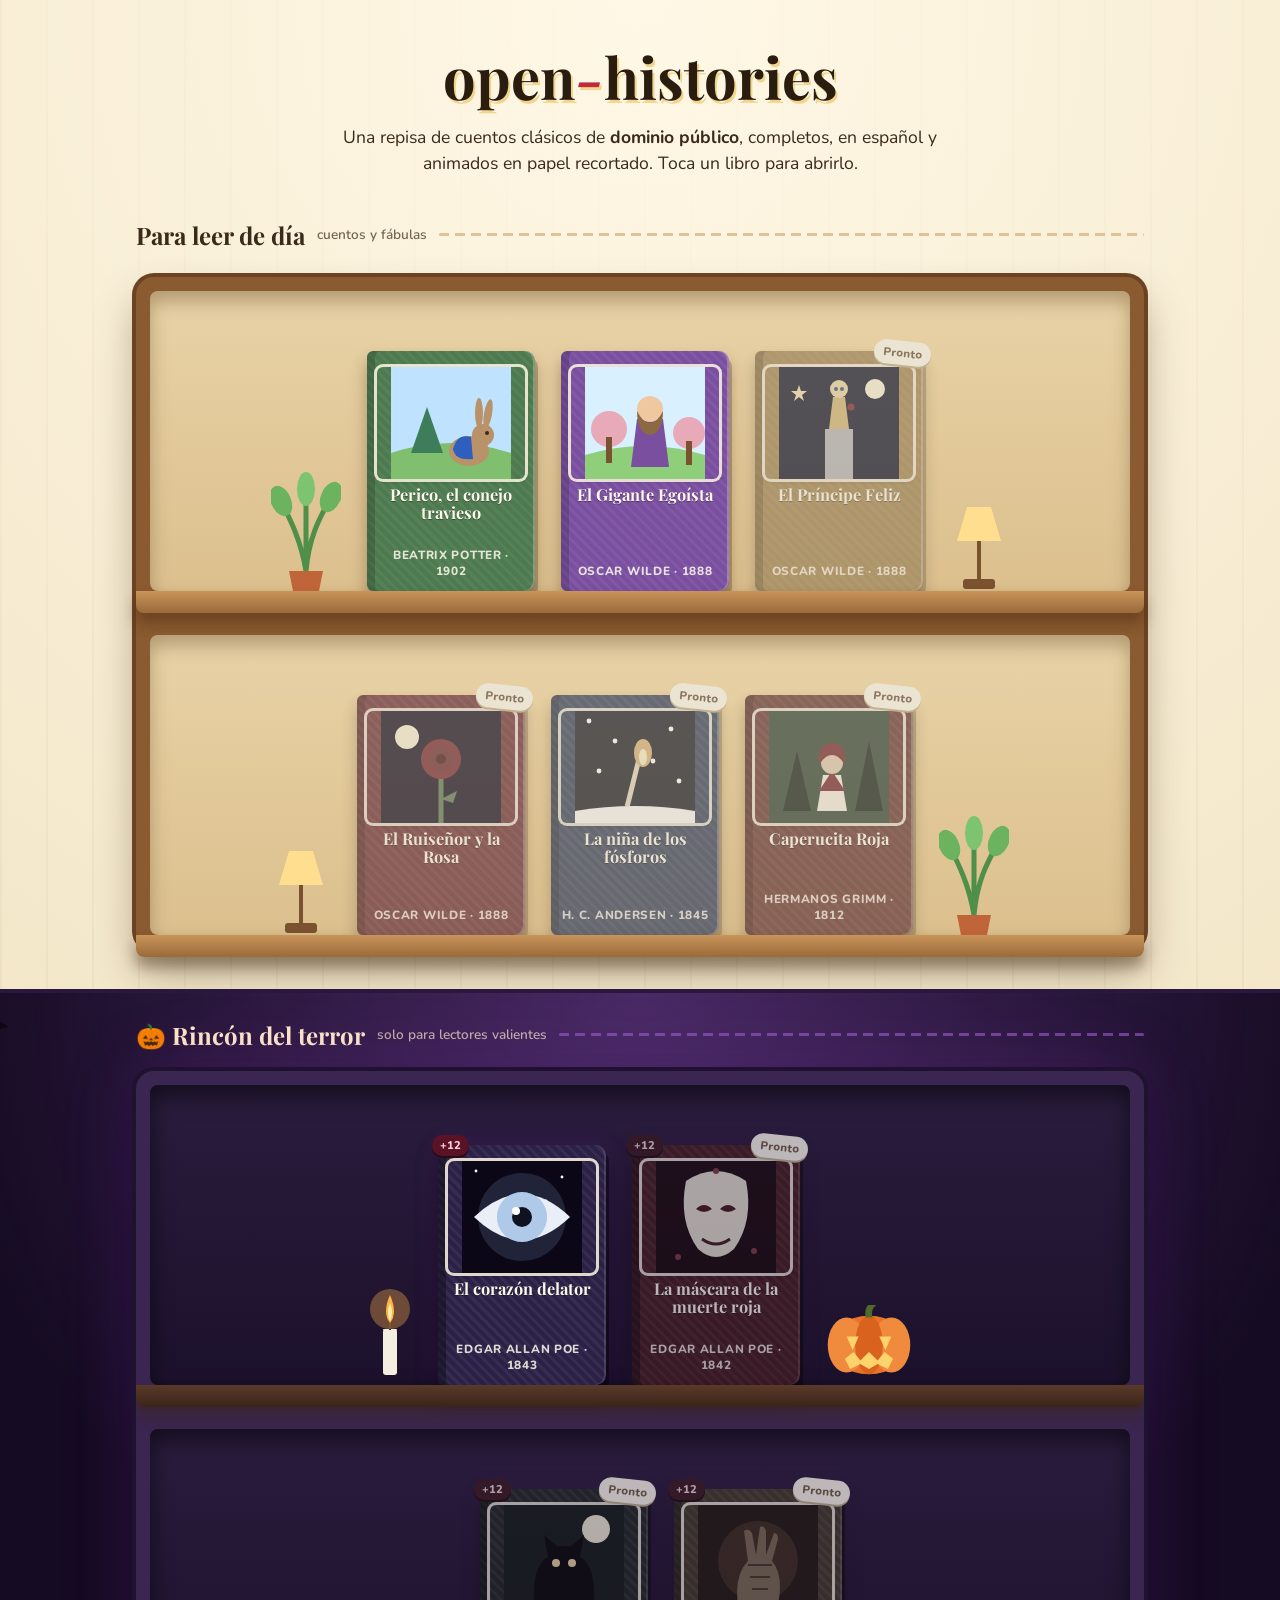
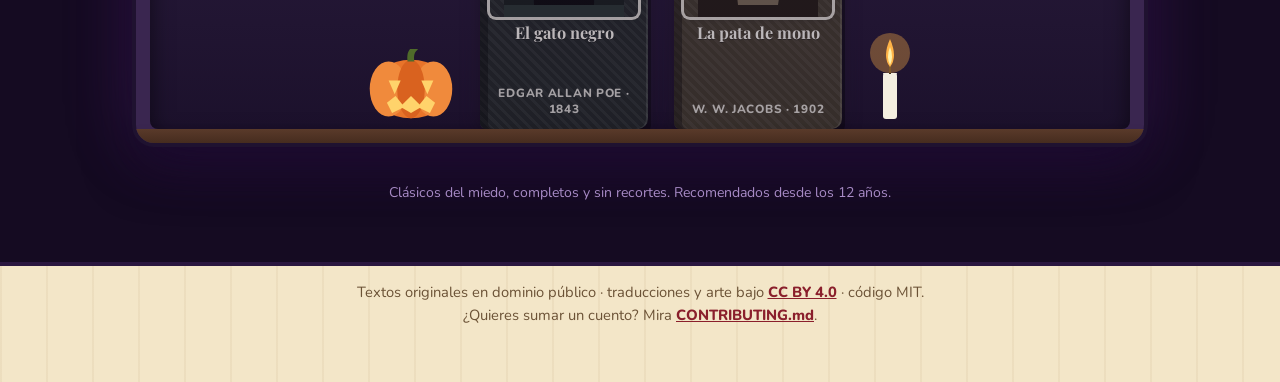
==== index.html @ 2d492beb "Rincón del terror: El corazón delator (Poe) + fábrica de animaciones v2 - Kit: sombras de papel en d" ====
<!doctype html>
<html lang="es">
<head>
<meta charset="utf-8">
<meta name="viewport" content="width=device-width,initial-scale=1">
<title>open-histories · La repisa</title>
<meta name="description" content="Cuentos clásicos de dominio público, completos y animados en papercraft. Con rincón de terror para Halloween.">
<link rel="preconnect" href="https://fonts.googleapis.com">
<link href="https://fonts.googleapis.com/css2?family=Playfair+Display:ital,wght@0,600;0,800;1,500;1,700&family=Nunito:wght@400;600;800&display=swap" rel="stylesheet">
<link rel="stylesheet" href="assets/shelf.css">
</head>
<body>
<header>
  <h1>open<i>-</i>histories</h1>
  <p>Una repisa de cuentos clásicos de <b>dominio público</b>, completos, en español y animados en papel recortado. Toca un libro para abrirlo.</p>
</header>

<h2 class="sec">Para leer de día <small>cuentos y fábulas</small></h2>
<main class="room"><div class="case" id="day"></div></main>

<section class="terror-wrap" aria-label="Rincón del terror">
  <svg class="fly" width="70" height="40" viewBox="-40 -20 80 40" aria-hidden="true"><g fill="#0b0716"><ellipse rx="6" ry="8"/><g class="w"><path d="M-5,-2 Q-22,-20 -38,-4 Q-30,-6 -26,2 Q-20,-4 -16,6 Q-10,0 -5,6Z"/><path d="M5,-2 Q22,-20 38,-4 Q30,-6 26,2 Q20,-4 16,6 Q10,0 5,6Z"/></g></g><circle cx="-2" cy="-2" r="1.1" fill="#ffd36b"/><circle cx="2" cy="-2" r="1.1" fill="#ffd36b"/></svg>
  <h2 class="sec">🎃 Rincón del terror <small>solo para lectores valientes</small></h2>
  <main class="room"><div class="case terror" id="night"></div></main>
  <p class="foot-note">Clásicos del miedo, completos y sin recortes. Recomendados desde los 12 años.</p>
</section>

<p class="foot">
  Textos originales en dominio público · traducciones y arte bajo <a href="https://creativecommons.org/licenses/by/4.0/deed.es">CC BY 4.0</a> · código MIT.<br>
  ¿Quieres sumar un cuento? Mira <a href="https://github.com/jdsalasca/open-histories/blob/main/CONTRIBUTING.md">CONTRIBUTING.md</a>.
</p>

<script>
/* catálogo de la repisa. soon:true = todavía no está en la repisa */
const DAY = [
  { id:'perico-conejo',    t:'Perico, el conejo travieso', a:'Beatrix Potter', y:1902, c:'#4d7a4f', tip:'Una huerta prohibida y un abrigo azul.', e:'rabbit' },
  { id:'gigante-egoista',  t:'El Gigante Egoísta',         a:'Oscar Wilde',    y:1888, c:'#7a4fa0', tip:'Un muro, un invierno eterno y un niño.', e:'giant' },
  { id:'principe-feliz',   t:'El Príncipe Feliz',          a:'Oscar Wilde',    y:1888, c:'#c28a2b', soon:1, e:'prince' },
  { id:'ruisenor-rosa',    t:'El Ruiseñor y la Rosa',      a:'Oscar Wilde',    y:1888, c:'#a82f46', soon:1, e:'rose' },
  { id:'fosforos',         t:'La niña de los fósforos',    a:'H. C. Andersen', y:1845, c:'#35508f', soon:1, e:'match' },
  { id:'caperucita-roja',  t:'Caperucita Roja',            a:'Hermanos Grimm', y:1812, c:'#9b3a3a', soon:1, e:'hood' }
];
const NIGHT = [
  { id:'corazon-delator',  t:'El corazón delator',         a:'Edgar Allan Poe', y:1843, c:'#2b2147', tip:'¿Oyes ese latido? Nadie más lo oye.', e:'eye', dark:1, age:1 },
  { id:'mascara-muerte',   t:'La máscara de la muerte roja', a:'Edgar Allan Poe', y:1842, c:'#6b1224', soon:1, e:'mask', dark:1, age:1 },
  { id:'gato-negro',       t:'El gato negro',              a:'Edgar Allan Poe', y:1843, c:'#1d2a2a', soon:1, e:'cat', dark:1, age:1 },
  { id:'pata-de-mono',     t:'La pata de mono',            a:'W. W. Jacobs',    y:1902, c:'#4a3a1d', soon:1, e:'paw', dark:1, age:1 }
];
const E = {
  rabbit:`<svg viewBox="0 0 120 112"><rect width="120" height="112" fill="#bfe3ff"/><path d="M0,86 Q60,66 120,86 V112 H0Z" fill="#7fbf6e"/><polygon points="20,86 36,40 52,86" fill="#3d7d5a"/><ellipse cx="78" cy="84" rx="20" ry="15" fill="#b9926a"/><circle cx="92" cy="68" r="11" fill="#b9926a"/><ellipse cx="88" cy="46" rx="4" ry="15" fill="#b9926a"/><ellipse cx="97" cy="47" rx="4" ry="15" fill="#b9926a" transform="rotate(10 97 47)"/><path d="M62,82 Q66,66 80,70 L82,92 Q64,94 62,82Z" fill="#2e5fbf"/><circle cx="96" cy="66" r="2" fill="#3a2a1a"/></svg>`,
  giant:`<svg viewBox="0 0 120 112"><rect width="120" height="112" fill="#d8f0ff"/><path d="M0,88 Q60,70 120,88 V112 H0Z" fill="#8fcf7a"/><g fill="#e8a9b8"><circle cx="24" cy="62" r="18"/><circle cx="104" cy="66" r="16"/></g><rect x="21" y="70" width="6" height="26" fill="#7a5230"/><rect x="101" y="74" width="6" height="24" fill="#7a5230"/><path d="M46,100 L52,52 H78 L84,100Z" fill="#7a4fa0"/><circle cx="65" cy="42" r="13" fill="#f0c8a0"/><path d="M52,44 Q52,66 65,68 Q78,66 78,44 Q72,56 65,56 Q58,56 52,44Z" fill="#8b6a43"/></svg>`,
  prince:`<svg viewBox="0 0 120 112"><rect width="120" height="112" fill="#1d2a5c"/><circle cx="96" cy="22" r="10" fill="#fbf0c9"/><polygon points="20,18 22,24 28,24 23,28 25,34 20,30 15,34 17,28 12,24 18,24" fill="#ffe08a"/><rect x="46" y="62" width="28" height="50" fill="#b4b9cc"/><path d="M50,62 L54,30 H66 L70,62Z" fill="#e9b942"/><circle cx="60" cy="22" r="9" fill="#f7d878"/><circle cx="57" cy="22" r="2" fill="#2e5fbf"/><circle cx="63" cy="22" r="2" fill="#2e5fbf"/><circle cx="72" cy="40" r="3.5" fill="#c0283f"/></svg>`,
  rose:`<svg viewBox="0 0 120 112"><rect width="120" height="112" fill="#2a2150"/><circle cx="26" cy="26" r="12" fill="#fbf0c9"/><path d="M60,112 V58" stroke="#4f8f4a" stroke-width="5"/><circle cx="60" cy="48" r="20" fill="#c0283f"/><circle cx="60" cy="48" r="12" fill="#a82f46"/><circle cx="60" cy="48" r="5" fill="#7d1f33"/><path d="M60,88 l16,-8 l-4,12z" fill="#4f8f4a"/></svg>`,
  match:`<svg viewBox="0 0 120 112"><rect width="120" height="112" fill="#27304f"/><g fill="#fff">${[[14,10],[40,30],[96,18],[78,50],[24,60],[104,70]].map(p=>`<circle cx="${p[0]}" cy="${p[1]}" r="2.4"/>`).join('')}</g><rect x="56" y="48" width="5" height="48" fill="#e9d8b4" transform="rotate(14 58 70)"/><ellipse cx="68" cy="42" rx="9" ry="14" fill="#ffb347"/><ellipse cx="68" cy="46" rx="4" ry="8" fill="#fff0a8"/><path d="M0,100 Q60,90 120,100 V112 H0Z" fill="#f4f7fb"/></svg>`,
  hood:`<svg viewBox="0 0 120 112"><rect width="120" height="112" fill="#2f5d44"/><polygon points="14,100 28,40 42,100" fill="#1f3a34"/><polygon points="86,100 100,30 114,100" fill="#1f3a34"/><path d="M48,100 L54,64 H72 L78,100Z" fill="#f4eee0"/><path d="M50,80 L63,60 L76,80Z" fill="#c0283f"/><circle cx="63" cy="52" r="11" fill="#f2c9a0"/><path d="M50,54 Q48,32 63,32 Q78,32 76,54 Q70,44 63,44 Q56,44 50,54Z" fill="#c0283f"/></svg>`,
  eye:`<svg viewBox="0 0 120 112"><rect width="120" height="112" fill="#0b0716"/><g fill="#fff">${[[14,10],[100,16],[84,40],[22,50]].map(p=>`<circle cx="${p[0]}" cy="${p[1]}" r="1.4"/>`).join('')}</g><circle cx="60" cy="56" r="44" fill="#9ecbff" opacity=".15"/><path d="M12,56 Q60,10 108,56 Q60,102 12,56Z" fill="#e9eef7"/><circle cx="60" cy="56" r="25" fill="#8fb4de"/><circle cx="60" cy="56" r="25" fill="#cfe0f3" opacity=".5"/><circle cx="60" cy="56" r="10" fill="#10131f"/><circle cx="54" cy="50" r="4" fill="#fff"/></svg>`,
  mask:`<svg viewBox="0 0 120 112"><rect width="120" height="112" fill="#2a0a14"/><path d="M30,20 Q60,0 90,20 Q98,60 78,88 Q60,104 42,88 Q22,60 30,20Z" fill="#e8dcc8"/><path d="M40,48 Q48,40 56,48 Q48,54 40,48Z M64,48 Q72,40 80,48 Q72,54 64,48Z" fill="#6b1224"/><path d="M46,78 Q60,88 74,78" stroke="#6b1224" stroke-width="3" fill="none"/><g fill="#c0283f"><circle cx="22" cy="96" r="3"/><circle cx="98" cy="90" r="3"/><circle cx="60" cy="10" r="3"/></g></svg>`,
  cat:`<svg viewBox="0 0 120 112"><rect width="120" height="112" fill="#10201f"/><circle cx="92" cy="24" r="14" fill="#f4eac0"/><path d="M30,100 Q28,60 44,52 L40,30 L54,42 Q60,40 66,42 L80,30 L76,52 Q92,60 90,100Z" fill="#0a0a10"/><circle cx="52" cy="58" r="4" fill="#ffd36b"/><circle cx="68" cy="58" r="4" fill="#ffd36b"/><path d="M0,100 H120 V112 H0Z" fill="#1f3a34"/></svg>`,
  paw:`<svg viewBox="0 0 120 112"><rect width="120" height="112" fill="#2a1a0a"/><circle cx="60" cy="56" r="40" fill="#ff7a3c" opacity=".18"/><path d="M40,100 Q36,70 50,56 L46,26 Q50,22 54,28 L58,50 L62,22 Q66,20 68,26 L68,50 L76,28 Q80,28 80,34 L74,56 Q86,70 80,100Z" fill="#8a6a3a"/><path d="M50,60 H74 M52,72 H72 M54,84 H70" stroke="#4a3a1d" stroke-width="2"/></svg>`
};
const book = b => {
  const inner = `<span class="cover" style="background-color:${b.c}"><span class="emb">${E[b.e]}</span><b>${b.t}</b><small>${b.a}${b.y ? ' · ' + b.y : ''}</small></span>${b.tip ? `<span class="bubble">${b.tip}</span>` : ''}`;
  const cls = 'book' + (b.dark ? ' dark' : '') + (b.age ? ' age' : '');
  return b.soon ? `<span class="${cls} soon" aria-label="${b.t} (próximamente)">${inner}</span>`
                : `<a class="${cls}" href="read.html?s=${b.id}" aria-label="Abrir ${b.t}">${inner}</a>`;
};
const plant = `<svg class="deco" width="70" height="120" viewBox="0 0 70 120"><g class="sway"><path d="M35,100 C30,70 20,50 10,30 M35,100 C38,66 48,48 60,26 M35,100 V20" stroke="#4f8f4a" stroke-width="5" fill="none" stroke-linecap="round"/><ellipse cx="10" cy="30" rx="10" ry="16" fill="#6bb35f" transform="rotate(-24 10 30)"/><ellipse cx="60" cy="26" rx="10" ry="16" fill="#6bb35f" transform="rotate(24 60 26)"/><ellipse cx="35" cy="18" rx="9" ry="17" fill="#7cc46f"/></g><path d="M18,100 H52 L48,120 H22Z" fill="#c0653a"/></svg>`;
const lamp = `<svg class="deco" width="60" height="90" viewBox="0 0 60 90"><rect x="28" y="40" width="4" height="40" fill="#7a5230"/><rect x="14" y="78" width="32" height="10" rx="3" fill="#7a5230"/><path d="M8,40 L18,6 H42 L52,40Z" fill="#ffd36b"/><path d="M8,40 L18,6 H42 L52,40Z" fill="#fff" opacity=".25"/></svg>`;
const pumpkin = `<svg class="deco" width="86" height="80" viewBox="-50 -70 100 80"><ellipse cx="0" cy="-30" rx="46" ry="34" fill="#e8742a"/><ellipse cx="-26" cy="-30" rx="22" ry="32" fill="#f08a3c"/><ellipse cx="26" cy="-30" rx="22" ry="32" fill="#f08a3c"/><ellipse cx="0" cy="-30" rx="16" ry="34" fill="#d9621f"/><path d="M-4,-62 q-2,-14 8,-18 l4,4 q-6,4 -4,14Z" fill="#4f6b2a"/><g class="flick"><polygon points="-26,-40 -12,-40 -19,-24" fill="#ffd36b"/><polygon points="12,-40 26,-40 19,-24" fill="#ffd36b"/><path d="M-28,-14 L-18,-22 L-10,-12 L0,-22 L10,-12 L18,-22 L28,-14 L22,-2 L10,-8 L0,-2 L-10,-8 L-22,-2Z" fill="#ffd36b"/></g></svg>`;
const candle = `<svg class="deco" width="44" height="100" viewBox="-22 -90 44 100"><rect x="-7" y="-46" width="14" height="46" rx="3" fill="#f4eee0"/><path d="M-7,-46 q3,10 7,2 q4,8 7,-2" fill="#f4eee0"/><rect x="-1" y="-54" width="2" height="9" fill="#3a2a1a"/><g class="flick"><circle cx="0" cy="-66" r="20" fill="#ffb347" opacity=".35"/><path d="M0,-52 Q-8,-62 0,-80 Q8,-62 0,-52Z" fill="#ffb347"/><path d="M0,-54 Q-4,-62 0,-72 Q4,-62 0,-54Z" fill="#fff0a8"/></g></svg>`;
const row = (arr, a, b) => `${a}${arr.map(book).join('')}${b}`;
document.getElementById('day').innerHTML =
  `<div class="shelf">${row(DAY.slice(0, 3), plant, lamp)}</div><div class="shelf">${row(DAY.slice(3), lamp, plant)}</div>`;
document.getElementById('night').innerHTML =
  `<div class="shelf">${row(NIGHT.slice(0, 2), candle, pumpkin)}</div><div class="shelf">${row(NIGHT.slice(2), pumpkin, candle)}</div>`;
</script>
</body>
</html>
---- assets/shelf.css ----
:root{--wood:#b9824a;--wood2:#9a6a3a;--wall:#f3e6c8;--ink:#3a2a1a;--serif:'Playfair Display',Georgia,serif;--sans:'Nunito','Segoe UI',system-ui,sans-serif}
*{box-sizing:border-box}html,body{margin:0}
body{min-height:100vh;font-family:var(--sans);color:var(--ink);
  background:radial-gradient(circle at 50% 0,#fff8e6,transparent 60%),
  repeating-linear-gradient(90deg,rgba(150,110,60,.07) 0 2px,transparent 2px 46px),var(--wall)}
header{text-align:center;padding:38px 16px 8px}
h1{font-family:var(--serif);font-size:clamp(2rem,6vw,3.6rem);margin:0;color:#2a1d10;text-shadow:2px 3px 0 #f0d58a}
h1 i{color:#c0283f}
header p{margin:10px auto 0;max-width:620px;font-size:1.1rem;line-height:1.5}
.room{max-width:1040px;margin:26px auto 40px;padding:0 16px}
.case{background:#8a5a30;border-radius:18px;padding:14px;box-shadow:0 0 0 4px #6b4322,0 24px 40px rgba(60,35,10,.35)}
.shelf{position:relative;display:flex;align-items:flex-end;justify-content:center;gap:clamp(10px,2.4vw,26px);flex-wrap:wrap;
  min-height:300px;padding:22px 18px 0;background:linear-gradient(#e8d2a6,#dcc08e);border-radius:8px;box-shadow:inset 0 10px 18px rgba(80,50,20,.35)}
.shelf::after{content:"";position:absolute;left:-14px;right:-14px;bottom:-22px;height:22px;background:linear-gradient(#c9945a,var(--wood2));border-radius:0 0 8px 8px;box-shadow:0 10px 14px rgba(60,35,10,.4)}
.shelf+.shelf{margin-top:44px}
.book{position:relative;width:clamp(118px,19vw,168px);height:240px;border:0;padding:0;background:none;cursor:pointer;
  transform-origin:50% 100%;transition:transform .45s cubic-bezier(.2,.9,.25,1.2);text-decoration:none;color:inherit;display:block}
.book .cover{position:absolute;inset:0;border-radius:6px 10px 10px 6px;padding:12px 10px;display:flex;flex-direction:column;align-items:center;text-align:center;
  box-shadow:inset 8px 0 0 rgba(0,0,0,.16),inset -2px 0 0 rgba(255,255,255,.25),3px 6px 0 rgba(60,35,10,.25),0 10px 16px rgba(60,35,10,.35);
  background-image:repeating-linear-gradient(45deg,rgba(255,255,255,.05) 0 3px,transparent 3px 7px)}
.book .emb{width:100%;height:112px;margin:4px 0 6px;border-radius:6px;overflow:hidden;box-shadow:0 0 0 3px rgba(255,248,230,.85),0 2px 4px rgba(0,0,0,.25)}
.book .emb svg{display:block;width:100%;height:100%}
.book b{font-family:var(--serif);font-size:1.02rem;line-height:1.12;color:#fff9ec;text-shadow:0 1px 0 rgba(0,0,0,.35)}
.book small{margin-top:auto;font-size:.74rem;font-weight:800;letter-spacing:.06em;color:rgba(255,249,236,.85);text-transform:uppercase}
.book:not(.soon):hover,.book:not(.soon):focus-visible{transform:translateY(-22px) rotate(-2.4deg) scale(1.04);outline:none}
.book:nth-child(even):not(.soon):hover{transform:translateY(-22px) rotate(2.2deg) scale(1.04)}
.book.soon{cursor:default;filter:grayscale(.55) brightness(.95);opacity:.75}
.book.soon::after{content:"Pronto";position:absolute;top:-10px;right:-8px;background:#fff8e6;color:#8a5a30;font-weight:800;font-size:.72rem;padding:4px 9px;border-radius:999px;box-shadow:0 2px 0 #cfb06a;transform:rotate(6deg)}
.book .bubble{position:absolute;left:50%;bottom:104%;transform:translateX(-50%) scale(.9);width:max-content;max-width:200px;background:#2a1d10;color:#fff7dd;
  font-size:.82rem;line-height:1.35;font-weight:600;padding:8px 11px;border-radius:10px;opacity:0;pointer-events:none;transition:.2s;z-index:3;text-align:center}
.book:not(.soon):hover .bubble{opacity:1;transform:translateX(-50%) scale(1)}
.deco{align-self:flex-end;margin-bottom:0}
.sway{transform-box:fill-box;transform-origin:50% 100%;animation:sway 3.6s steps(1,end) infinite}
@keyframes sway{0%{transform:rotate(-3deg)}25%{transform:rotate(1deg)}50%{transform:rotate(4deg)}75%{transform:rotate(1deg)}}
.foot{text-align:center;padding:0 16px 40px;font-size:.92rem;line-height:1.6;color:#6b5236}
.foot a{color:#8a1f2c;font-weight:800}
@media (prefers-reduced-motion:reduce){*{animation:none!important;transition:none!important}}

/* ── secciones y rincón del terror ── */
.sec{max-width:1040px;margin:34px auto 0;padding:0 16px;font-family:var(--serif);font-size:1.5rem;display:flex;align-items:center;gap:12px}
.sec::after{content:"";flex:1;height:3px;border-radius:3px;background:repeating-linear-gradient(90deg,#c9a36a 0 10px,transparent 10px 16px);opacity:.6}
.sec small{font-family:var(--sans);font-size:.85rem;font-weight:600;opacity:.7}
body.has-terror{--wall:#f3e6c8}
.case.terror{position:relative;background:#3a2650;box-shadow:0 0 0 4px #1f1230,0 24px 50px rgba(20,5,40,.6),0 0 70px rgba(150,60,200,.25);overflow:hidden}
.terror-wrap{background:radial-gradient(circle at 50% 0,#4a2a66,transparent 65%),#150b22;padding:26px 0 46px;margin-top:38px;border-top:4px solid #2a1740;border-bottom:4px solid #2a1740;position:relative;overflow:hidden}
.terror-wrap .sec{color:#ffe9c8;margin-top:0}.terror-wrap .sec::after{background:repeating-linear-gradient(90deg,#9b5fd0 0 10px,transparent 10px 16px)}
.terror-wrap .room{margin-top:20px}
.case.terror .shelf{background:linear-gradient(#2a1c3d,#1c112c);box-shadow:inset 0 10px 22px rgba(0,0,0,.55)}
.case.terror .shelf::after{background:linear-gradient(#5a3a2a,#3a2418)}
.terror-wrap .foot-note{text-align:center;color:#b79ad6;font-size:.88rem;margin-top:14px}
.book.dark .cover{box-shadow:inset 8px 0 0 rgba(0,0,0,.35),inset -2px 0 0 rgba(255,255,255,.12),3px 6px 0 rgba(0,0,0,.4),0 10px 20px rgba(0,0,0,.55),0 0 24px rgba(180,60,255,.18)}
.book.dark:not(.soon):hover{filter:drop-shadow(0 0 14px rgba(255,90,114,.55))}
.book.dark .bubble{background:#f6ecff;color:#1d1527}
.book.age::before{content:"+12";position:absolute;left:-6px;top:-10px;z-index:2;background:#5a1226;color:#ffd0d8;font-weight:800;font-size:.7rem;padding:3px 8px;border-radius:999px;box-shadow:0 2px 0 #2b0a14}
.fly{position:absolute;top:18px;left:-60px;animation:flyby 14s linear infinite;pointer-events:none}
@keyframes flyby{0%{transform:translate(0,0)}25%{transform:translate(30vw,28px)}50%{transform:translate(60vw,-6px)}75%{transform:translate(90vw,30px)}100%{transform:translate(115vw,0)}}
.fly .w{transform-box:fill-box;animation:wing .22s steps(1,end) infinite}
@keyframes wing{0%{transform:scaleY(1)}50%{transform:scaleY(.4)}}
.spider{position:absolute;top:0;width:2px;background:rgba(255,255,255,.35);transform-origin:50% 0;animation:dangle 5s ease-in-out infinite alternate}
@keyframes dangle{from{transform:rotate(-4deg)}to{transform:rotate(4deg)}}
.flick{transform-box:fill-box;transform-origin:50% 100%;animation:flick .8s steps(1,end) infinite}
@keyframes flick{0%{opacity:.85;transform:scale(1,1)}20%{opacity:1;transform:scale(.94,1.08)}45%{opacity:.7;transform:scale(1.04,.94)}70%{opacity:.95;transform:scale(.97,1.05)}}
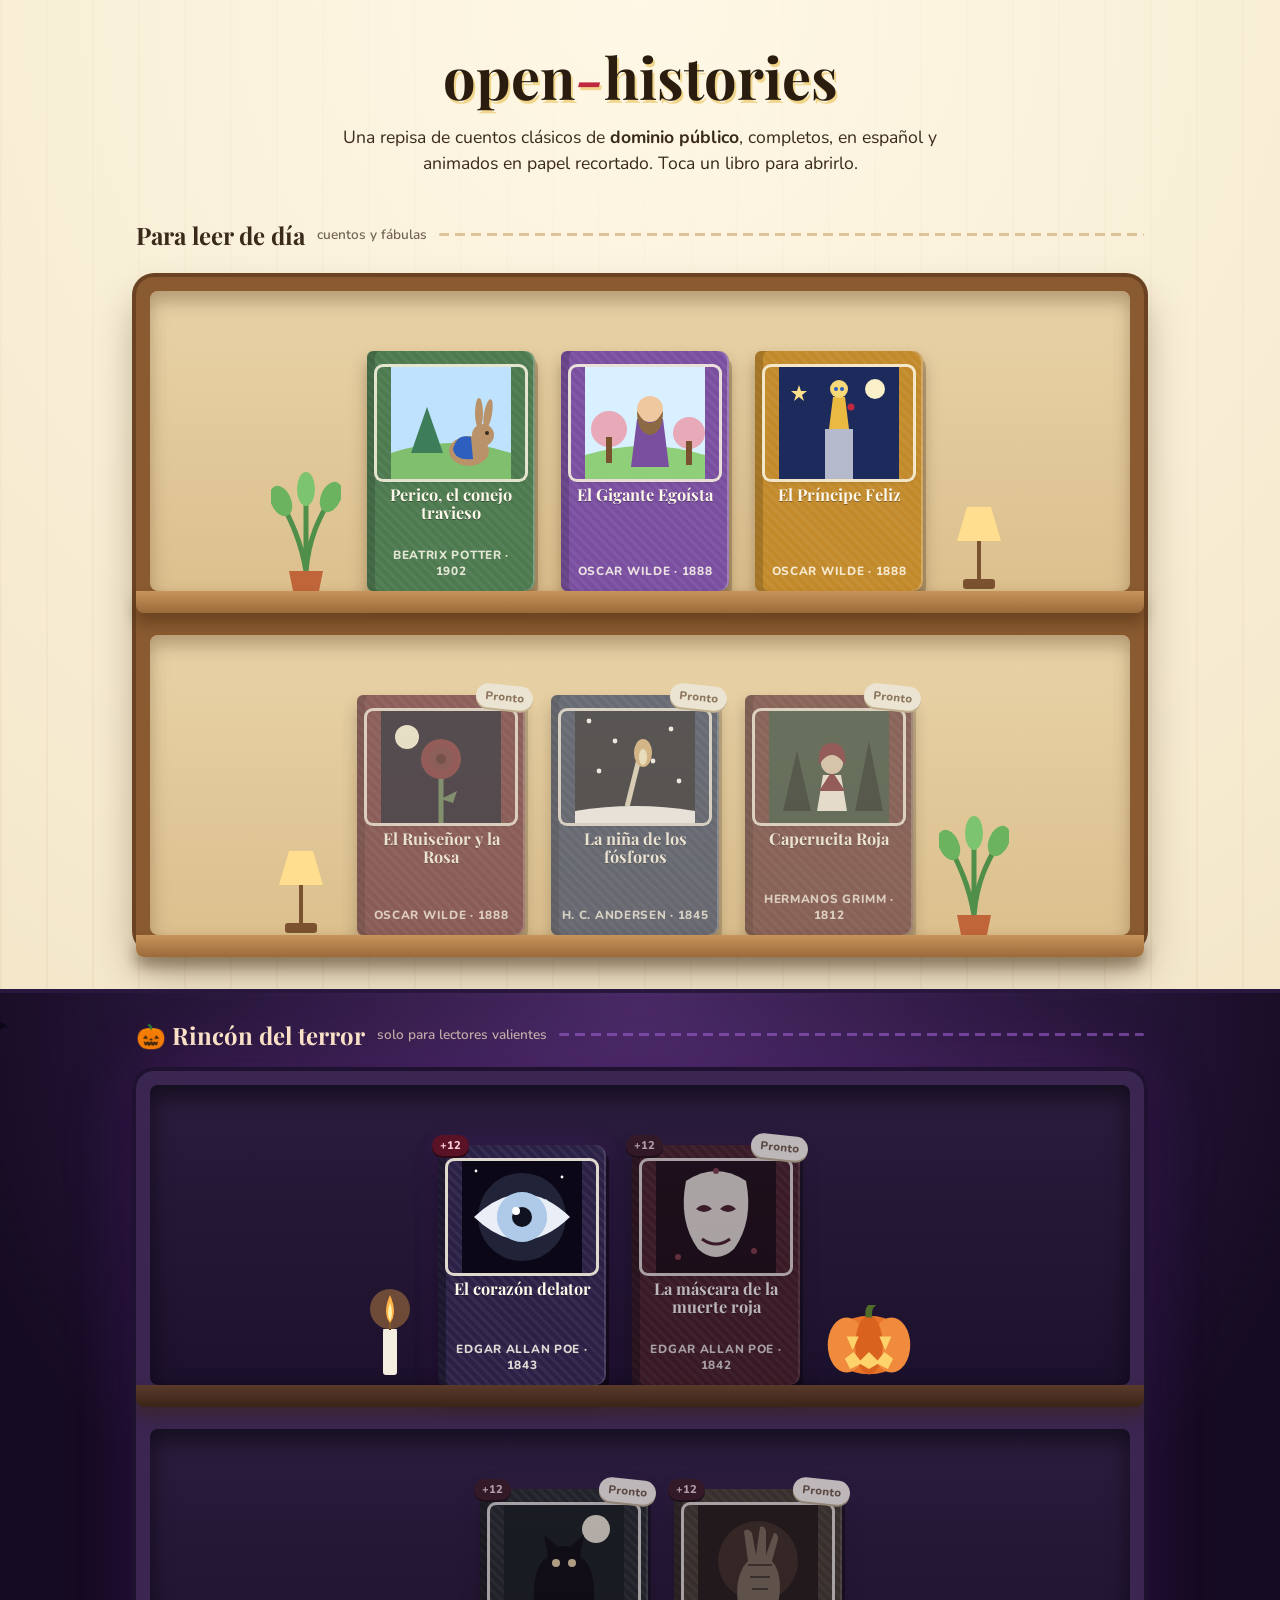
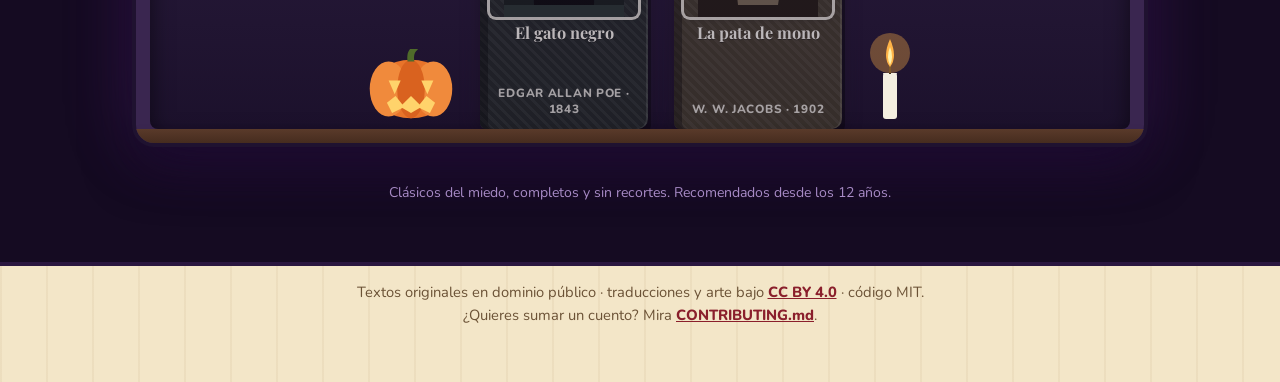
==== commit d1716528: "El Príncipe Feliz completo (18 escenas) y README con rincón del terror Co-Authored-By: Claude Sonnet" ====
--- a/index.html
+++ b/index.html
@@ -35,7 +35,7 @@
 const DAY = [
   { id:'perico-conejo',    t:'Perico, el conejo travieso', a:'Beatrix Potter', y:1902, c:'#4d7a4f', tip:'Una huerta prohibida y un abrigo azul.', e:'rabbit' },
   { id:'gigante-egoista',  t:'El Gigante Egoísta',         a:'Oscar Wilde',    y:1888, c:'#7a4fa0', tip:'Un muro, un invierno eterno y un niño.', e:'giant' },
-  { id:'principe-feliz',   t:'El Príncipe Feliz',          a:'Oscar Wilde',    y:1888, c:'#c28a2b', soon:1, e:'prince' },
+  { id:'principe-feliz',   t:'El Príncipe Feliz',          a:'Oscar Wilde',    y:1888, c:'#c28a2b', tip:'Una estatua de oro y una golondrina que se quedó.', e:'prince' },
   { id:'ruisenor-rosa',    t:'El Ruiseñor y la Rosa',      a:'Oscar Wilde',    y:1888, c:'#a82f46', soon:1, e:'rose' },
   { id:'fosforos',         t:'La niña de los fósforos',    a:'H. C. Andersen', y:1845, c:'#35508f', soon:1, e:'match' },
   { id:'caperucita-roja',  t:'Caperucita Roja',            a:'Hermanos Grimm', y:1812, c:'#9b3a3a', soon:1, e:'hood' }
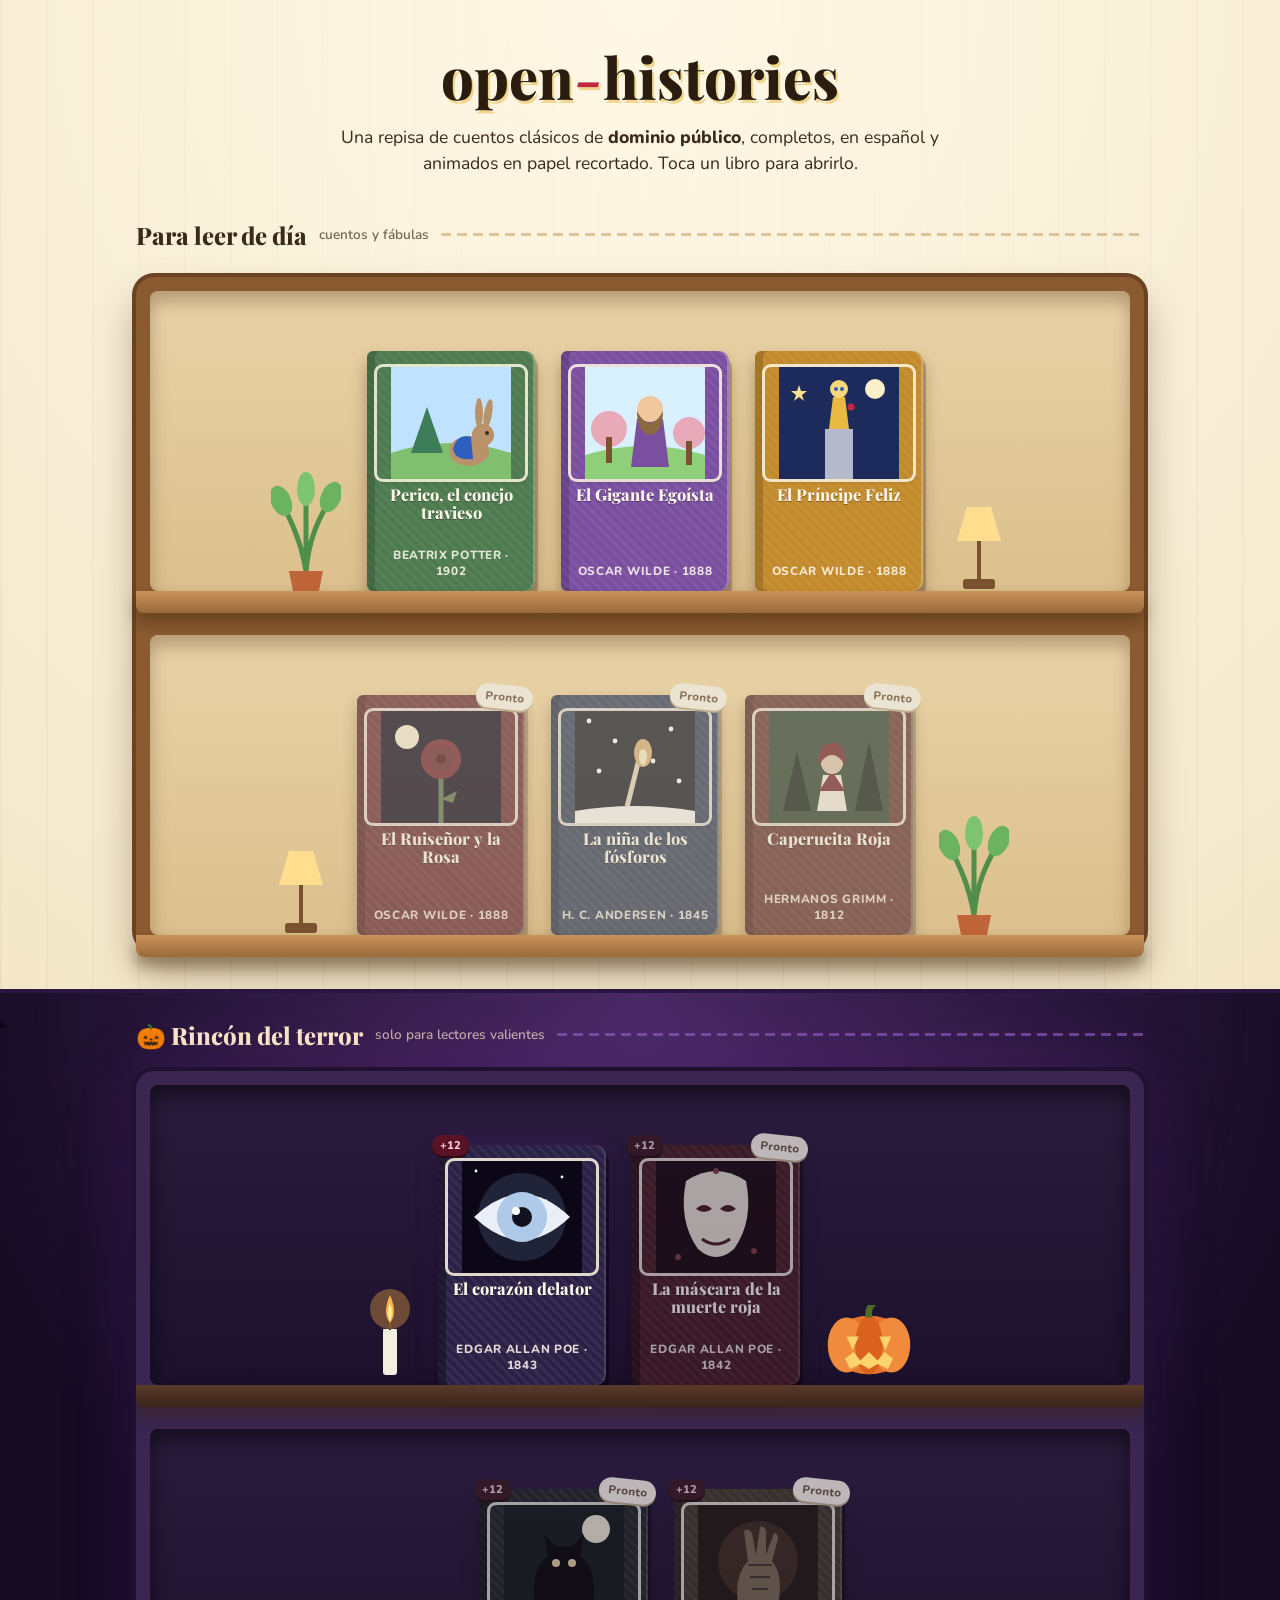
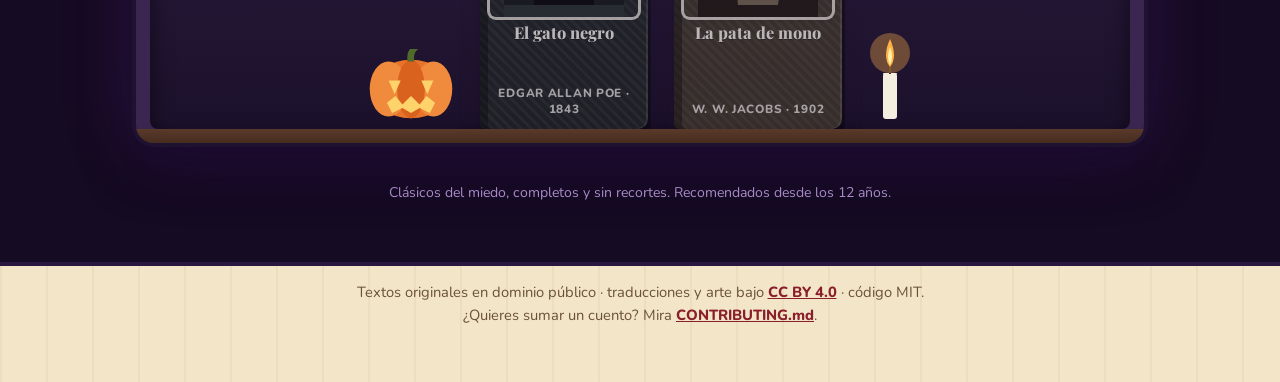
==== commit 895a967e: "perf: fuentes propias sin dependencia externa Co-Authored-By: Claude Sonnet 5.5 <noreply@anthropic.c" ====
--- a/index.html
+++ b/index.html
@@ -5,8 +5,7 @@
 <meta name="viewport" content="width=device-width,initial-scale=1">
 <title>open-histories · La repisa</title>
 <meta name="description" content="Cuentos clásicos de dominio público, completos y animados en papercraft. Con rincón de terror para Halloween.">
-<link rel="preconnect" href="https://fonts.googleapis.com">
-<link href="https://fonts.googleapis.com/css2?family=Playfair+Display:ital,wght@0,600;0,800;1,500;1,700&family=Nunito:wght@400;600;800&display=swap" rel="stylesheet">
+<link rel="stylesheet" href="assets/fonts.css">
 <link rel="stylesheet" href="assets/shelf.css">
 </head>
 <body>
@@ -30,22 +29,12 @@
   ¿Quieres sumar un cuento? Mira <a href="https://github.com/jdsalasca/open-histories/blob/main/CONTRIBUTING.md">CONTRIBUTING.md</a>.
 </p>
 
+<script src="stories/catalog.js"></script>
 <script>
 /* catálogo de la repisa. soon:true = todavía no está en la repisa */
-const DAY = [
-  { id:'perico-conejo',    t:'Perico, el conejo travieso', a:'Beatrix Potter', y:1902, c:'#4d7a4f', tip:'Una huerta prohibida y un abrigo azul.', e:'rabbit' },
-  { id:'gigante-egoista',  t:'El Gigante Egoísta',         a:'Oscar Wilde',    y:1888, c:'#7a4fa0', tip:'Un muro, un invierno eterno y un niño.', e:'giant' },
-  { id:'principe-feliz',   t:'El Príncipe Feliz',          a:'Oscar Wilde',    y:1888, c:'#c28a2b', tip:'Una estatua de oro y una golondrina que se quedó.', e:'prince' },
-  { id:'ruisenor-rosa',    t:'El Ruiseñor y la Rosa',      a:'Oscar Wilde',    y:1888, c:'#a82f46', soon:1, e:'rose' },
-  { id:'fosforos',         t:'La niña de los fósforos',    a:'H. C. Andersen', y:1845, c:'#35508f', soon:1, e:'match' },
-  { id:'caperucita-roja',  t:'Caperucita Roja',            a:'Hermanos Grimm', y:1812, c:'#9b3a3a', soon:1, e:'hood' }
-];
-const NIGHT = [
-  { id:'corazon-delator',  t:'El corazón delator',         a:'Edgar Allan Poe', y:1843, c:'#2b2147', tip:'¿Oyes ese latido? Nadie más lo oye.', e:'eye', dark:1, age:1 },
-  { id:'mascara-muerte',   t:'La máscara de la muerte roja', a:'Edgar Allan Poe', y:1842, c:'#6b1224', soon:1, e:'mask', dark:1, age:1 },
-  { id:'gato-negro',       t:'El gato negro',              a:'Edgar Allan Poe', y:1843, c:'#1d2a2a', soon:1, e:'cat', dark:1, age:1 },
-  { id:'pata-de-mono',     t:'La pata de mono',            a:'W. W. Jacobs',    y:1902, c:'#4a3a1d', soon:1, e:'paw', dark:1, age:1 }
-];
+const toBook = b => ({ id: b.id, t: b.title.es, a: b.author, y: b.year, c: b.cover.color, tip: b.tip, e: b.cover.emblem, soon: b.soon, dark: b.shelf === 'terror', age: b.age >= 12 });
+const DAY = OH.catalog.filter(b => b.shelf === 'dia').map(toBook);
+const NIGHT = OH.catalog.filter(b => b.shelf === 'terror').map(toBook);
 const E = {
   rabbit:`<svg viewBox="0 0 120 112"><rect width="120" height="112" fill="#bfe3ff"/><path d="M0,86 Q60,66 120,86 V112 H0Z" fill="#7fbf6e"/><polygon points="20,86 36,40 52,86" fill="#3d7d5a"/><ellipse cx="78" cy="84" rx="20" ry="15" fill="#b9926a"/><circle cx="92" cy="68" r="11" fill="#b9926a"/><ellipse cx="88" cy="46" rx="4" ry="15" fill="#b9926a"/><ellipse cx="97" cy="47" rx="4" ry="15" fill="#b9926a" transform="rotate(10 97 47)"/><path d="M62,82 Q66,66 80,70 L82,92 Q64,94 62,82Z" fill="#2e5fbf"/><circle cx="96" cy="66" r="2" fill="#3a2a1a"/></svg>`,
   giant:`<svg viewBox="0 0 120 112"><rect width="120" height="112" fill="#d8f0ff"/><path d="M0,88 Q60,70 120,88 V112 H0Z" fill="#8fcf7a"/><g fill="#e8a9b8"><circle cx="24" cy="62" r="18"/><circle cx="104" cy="66" r="16"/></g><rect x="21" y="70" width="6" height="26" fill="#7a5230"/><rect x="101" y="74" width="6" height="24" fill="#7a5230"/><path d="M46,100 L52,52 H78 L84,100Z" fill="#7a4fa0"/><circle cx="65" cy="42" r="13" fill="#f0c8a0"/><path d="M52,44 Q52,66 65,68 Q78,66 78,44 Q72,56 65,56 Q58,56 52,44Z" fill="#8b6a43"/></svg>`,
--- a/assets/fonts.css
+++ b/assets/fonts.css
@@ -0,0 +1,8 @@
+/* Fuentes propias (SIL OFL 1.1). Subconjunto latino. */
+@font-face{font-family:'Nunito';font-style:normal;font-weight:400;font-display:swap;src:url('fonts/Nunito-normal-400.woff2') format('woff2');}
+@font-face{font-family:'Nunito';font-style:normal;font-weight:600;font-display:swap;src:url('fonts/Nunito-normal-400.woff2') format('woff2');}
+@font-face{font-family:'Nunito';font-style:normal;font-weight:800;font-display:swap;src:url('fonts/Nunito-normal-400.woff2') format('woff2');}
+@font-face{font-family:'Playfair Display';font-style:italic;font-weight:500;font-display:swap;src:url('fonts/PlayfairDisplay-italic-500.woff2') format('woff2');}
+@font-face{font-family:'Playfair Display';font-style:italic;font-weight:700;font-display:swap;src:url('fonts/PlayfairDisplay-italic-500.woff2') format('woff2');}
+@font-face{font-family:'Playfair Display';font-style:normal;font-weight:600;font-display:swap;src:url('fonts/PlayfairDisplay-normal-600.woff2') format('woff2');}
+@font-face{font-family:'Playfair Display';font-style:normal;font-weight:800;font-display:swap;src:url('fonts/PlayfairDisplay-normal-600.woff2') format('woff2');}
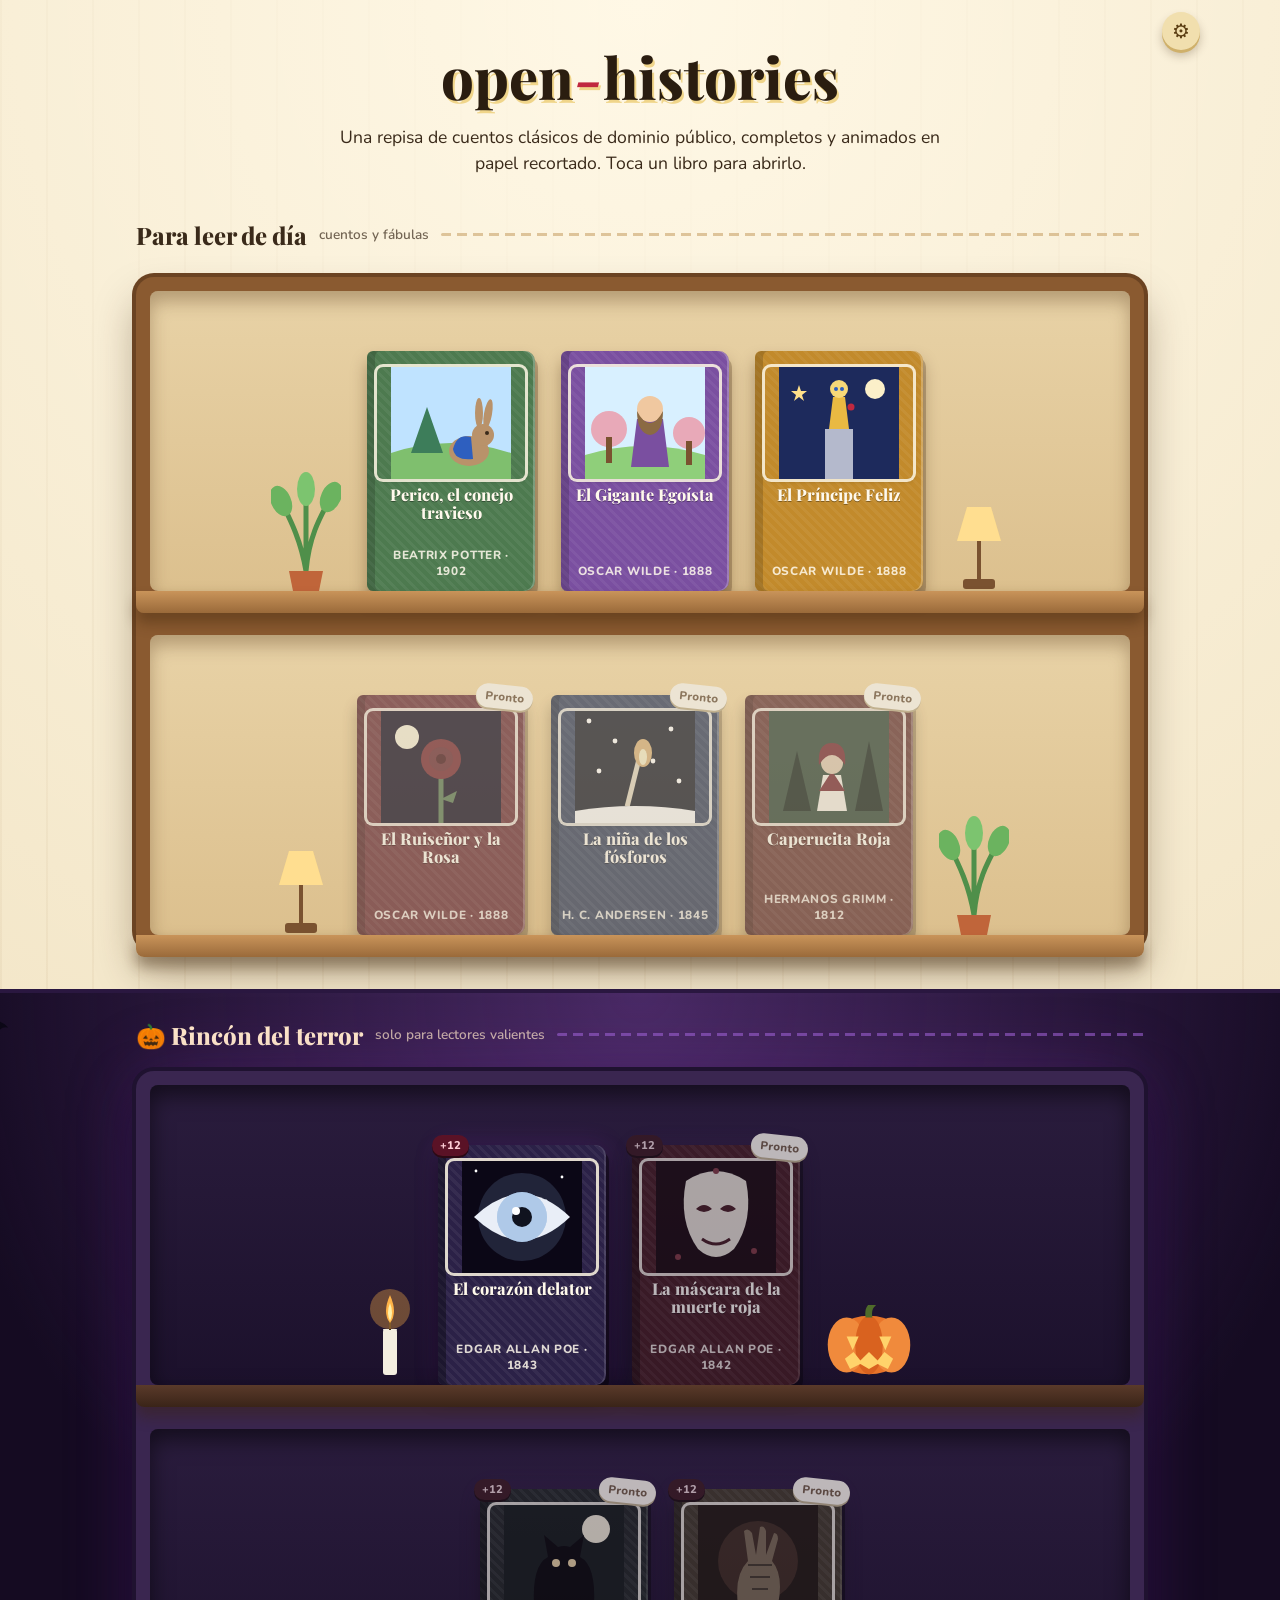
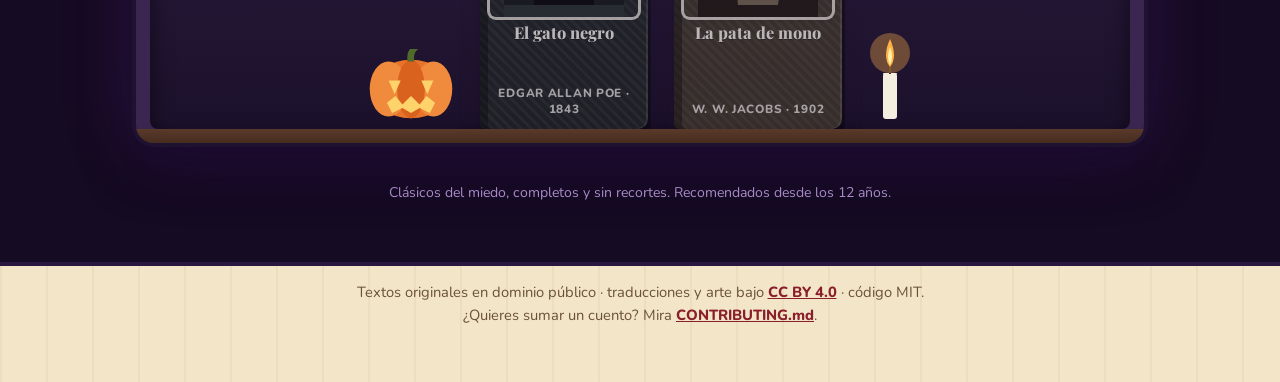
==== commit 318a8c3a: "feat: ruedita de ajustes global Co-Authored-By: Claude Sonnet 5.5 <noreply@anthropic.com>" ====
--- a/index.html
+++ b/index.html
@@ -7,21 +7,22 @@
 <meta name="description" content="Cuentos clásicos de dominio público, completos y animados en papercraft. Con rincón de terror para Halloween.">
 <link rel="stylesheet" href="assets/fonts.css">
 <link rel="stylesheet" href="assets/shelf.css">
+<link rel="stylesheet" href="assets/panel.css">
 </head>
 <body>
 <header>
   <h1>open<i>-</i>histories</h1>
-  <p>Una repisa de cuentos clásicos de <b>dominio público</b>, completos, en español y animados en papel recortado. Toca un libro para abrirlo.</p>
+  <p data-i18n="shelf_intro"></p>
 </header>
 
-<h2 class="sec">Para leer de día <small>cuentos y fábulas</small></h2>
+<h2 class="sec"><span data-i18n="section_day"></span> <small data-i18n="day_sub"></small></h2>
 <main class="room"><div class="case" id="day"></div></main>
 
-<section class="terror-wrap" aria-label="Rincón del terror">
+<section class="terror-wrap" id="terrorSec">
   <svg class="fly" width="70" height="40" viewBox="-40 -20 80 40" aria-hidden="true"><g fill="#0b0716"><ellipse rx="6" ry="8"/><g class="w"><path d="M-5,-2 Q-22,-20 -38,-4 Q-30,-6 -26,2 Q-20,-4 -16,6 Q-10,0 -5,6Z"/><path d="M5,-2 Q22,-20 38,-4 Q30,-6 26,2 Q20,-4 16,6 Q10,0 5,6Z"/></g></g><circle cx="-2" cy="-2" r="1.1" fill="#ffd36b"/><circle cx="2" cy="-2" r="1.1" fill="#ffd36b"/></svg>
-  <h2 class="sec">🎃 Rincón del terror <small>solo para lectores valientes</small></h2>
+  <h2 class="sec"><span data-i18n="section_night"></span> <small data-i18n="night_sub"></small></h2>
   <main class="room"><div class="case terror" id="night"></div></main>
-  <p class="foot-note">Clásicos del miedo, completos y sin recortes. Recomendados desde los 12 años.</p>
+  <p class="foot-note" data-i18n="terror_note"></p>
 </section>
 
 <p class="foot">
@@ -30,11 +31,14 @@
 </p>
 
 <script src="stories/catalog.js"></script>
+<script src="assets/settings.js"></script>
+<script src="assets/i18n.js"></script>
+<script src="assets/words.js"></script>
+<script src="assets/panel.js"></script>
 <script>
 /* catálogo de la repisa. soon:true = todavía no está en la repisa */
-const toBook = b => ({ id: b.id, t: b.title.es, a: b.author, y: b.year, c: b.cover.color, tip: b.tip, e: b.cover.emblem, soon: b.soon, dark: b.shelf === 'terror', age: b.age >= 12 });
-const DAY = OH.catalog.filter(b => b.shelf === 'dia').map(toBook);
-const NIGHT = OH.catalog.filter(b => b.shelf === 'terror').map(toBook);
+const lang = () => OH.settings.get().lang;
+const toBook = b => ({ id: b.id, t: b.title[lang()] || b.title.es, a: b.author, y: b.year, c: b.cover.color, tip: b.tip, e: b.cover.emblem, soon: b.soon, dark: b.shelf === 'terror', age: b.age >= 12 });
 const E = {
   rabbit:`<svg viewBox="0 0 120 112"><rect width="120" height="112" fill="#bfe3ff"/><path d="M0,86 Q60,66 120,86 V112 H0Z" fill="#7fbf6e"/><polygon points="20,86 36,40 52,86" fill="#3d7d5a"/><ellipse cx="78" cy="84" rx="20" ry="15" fill="#b9926a"/><circle cx="92" cy="68" r="11" fill="#b9926a"/><ellipse cx="88" cy="46" rx="4" ry="15" fill="#b9926a"/><ellipse cx="97" cy="47" rx="4" ry="15" fill="#b9926a" transform="rotate(10 97 47)"/><path d="M62,82 Q66,66 80,70 L82,92 Q64,94 62,82Z" fill="#2e5fbf"/><circle cx="96" cy="66" r="2" fill="#3a2a1a"/></svg>`,
   giant:`<svg viewBox="0 0 120 112"><rect width="120" height="112" fill="#d8f0ff"/><path d="M0,88 Q60,70 120,88 V112 H0Z" fill="#8fcf7a"/><g fill="#e8a9b8"><circle cx="24" cy="62" r="18"/><circle cx="104" cy="66" r="16"/></g><rect x="21" y="70" width="6" height="26" fill="#7a5230"/><rect x="101" y="74" width="6" height="24" fill="#7a5230"/><path d="M46,100 L52,52 H78 L84,100Z" fill="#7a4fa0"/><circle cx="65" cy="42" r="13" fill="#f0c8a0"/><path d="M52,44 Q52,66 65,68 Q78,66 78,44 Q72,56 65,56 Q58,56 52,44Z" fill="#8b6a43"/></svg>`,
@@ -58,10 +62,23 @@
 const pumpkin = `<svg class="deco" width="86" height="80" viewBox="-50 -70 100 80"><ellipse cx="0" cy="-30" rx="46" ry="34" fill="#e8742a"/><ellipse cx="-26" cy="-30" rx="22" ry="32" fill="#f08a3c"/><ellipse cx="26" cy="-30" rx="22" ry="32" fill="#f08a3c"/><ellipse cx="0" cy="-30" rx="16" ry="34" fill="#d9621f"/><path d="M-4,-62 q-2,-14 8,-18 l4,4 q-6,4 -4,14Z" fill="#4f6b2a"/><g class="flick"><polygon points="-26,-40 -12,-40 -19,-24" fill="#ffd36b"/><polygon points="12,-40 26,-40 19,-24" fill="#ffd36b"/><path d="M-28,-14 L-18,-22 L-10,-12 L0,-22 L10,-12 L18,-22 L28,-14 L22,-2 L10,-8 L0,-2 L-10,-8 L-22,-2Z" fill="#ffd36b"/></g></svg>`;
 const candle = `<svg class="deco" width="44" height="100" viewBox="-22 -90 44 100"><rect x="-7" y="-46" width="14" height="46" rx="3" fill="#f4eee0"/><path d="M-7,-46 q3,10 7,2 q4,8 7,-2" fill="#f4eee0"/><rect x="-1" y="-54" width="2" height="9" fill="#3a2a1a"/><g class="flick"><circle cx="0" cy="-66" r="20" fill="#ffb347" opacity=".35"/><path d="M0,-52 Q-8,-62 0,-80 Q8,-62 0,-52Z" fill="#ffb347"/><path d="M0,-54 Q-4,-62 0,-72 Q4,-62 0,-54Z" fill="#fff0a8"/></g></svg>`;
 const row = (arr, a, b) => `${a}${arr.map(book).join('')}${b}`;
-document.getElementById('day').innerHTML =
-  `<div class="shelf">${row(DAY.slice(0, 3), plant, lamp)}</div><div class="shelf">${row(DAY.slice(3), lamp, plant)}</div>`;
-document.getElementById('night').innerHTML =
-  `<div class="shelf">${row(NIGHT.slice(0, 2), candle, pumpkin)}</div><div class="shelf">${row(NIGHT.slice(2), pumpkin, candle)}</div>`;
+function render() {
+  const day = OH.catalog.filter(b => b.shelf === 'dia').map(toBook);
+  const night = OH.catalog.filter(b => b.shelf === 'terror').map(toBook);
+  document.getElementById('day').innerHTML =
+    `<div class="shelf">${row(day.slice(0, 3), plant, lamp)}</div><div class="shelf">${row(day.slice(3), lamp, plant)}</div>`;
+  document.getElementById('night').innerHTML =
+    `<div class="shelf">${row(night.slice(0, 2), candle, pumpkin)}</div><div class="shelf">${row(night.slice(2), pumpkin, candle)}</div>`;
+  document.getElementById('terrorSec').hidden = !OH.settings.get().terror;
+  document.documentElement.lang = lang();
+  OH.i18n.apply(document, lang());
+}
+const host = document.createElement('div');
+host.className = 'gear-fixed';
+document.body.appendChild(host);
+OH.panel.mount(host);
+OH.settings.onChange(render);
+render();
 </script>
 </body>
 </html>
--- a/assets/shelf.css
+++ b/assets/shelf.css
@@ -60,3 +60,11 @@
 @keyframes dangle{from{transform:rotate(-4deg)}to{transform:rotate(4deg)}}
 .flick{transform-box:fill-box;transform-origin:50% 100%;animation:flick .8s steps(1,end) infinite}
 @keyframes flick{0%{opacity:.85;transform:scale(1,1)}20%{opacity:1;transform:scale(.94,1.08)}45%{opacity:.7;transform:scale(1.04,.94)}70%{opacity:.95;transform:scale(.97,1.05)}}
+
+/* ── tema oscuro de la repisa ── */
+body.dark{background:radial-gradient(circle at 50% 0,#3a1f4a,transparent 60%),#150b22;color:#efe6ff}
+body.dark h1{color:#f6ecff;text-shadow:2px 3px 0 #5a1226}
+body.dark .sec{color:#ffe9c8}
+body.dark .case{background:#2b1d3a;box-shadow:0 0 0 4px #1f1230,0 24px 40px rgba(0,0,0,.5)}
+body.dark .shelf{background:linear-gradient(#2a1c3d,#1c112c);box-shadow:inset 0 10px 22px rgba(0,0,0,.55)}
+body.dark .foot,body.dark .foot a{color:#b79ad6}
--- a/assets/panel.css
+++ b/assets/panel.css
@@ -0,0 +1,35 @@
+/* ── la ruedita ⚙ y su panel de papel ── */
+.gear{border:0;background:#f1dfae;color:#5a3d12;width:38px;height:38px;border-radius:50%;font-size:1.25rem;line-height:1;cursor:pointer;
+  box-shadow:0 3px 0 #cfb06a,0 6px 10px rgba(60,35,10,.25);transition:transform .25s}
+.gear:hover{transform:rotate(60deg)}
+.gear:focus-visible,.panel button:focus-visible,.panel input:focus-visible{outline:3px solid #e0455c;outline-offset:2px}
+.panel{position:fixed;z-index:60;top:64px;right:max(12px,calc(50% - 560px));width:min(380px,calc(100vw - 24px));max-height:calc(100vh - 90px);overflow:auto;
+  background:#fcf5e0;color:#3a2a1a;border-radius:16px;padding:16px 18px 20px;font-family:var(--sans,'Nunito',sans-serif);
+  box-shadow:0 0 0 4px #d8bf8d,0 0 0 6px #b98c55,0 24px 50px rgba(40,20,0,.45);animation:panelin .28s cubic-bezier(.2,.9,.25,1.15)}
+.panel[hidden]{display:none}
+@keyframes panelin{from{opacity:0;transform:translateY(-10px) rotate(-1deg)}to{opacity:1;transform:none}}
+.phead{display:flex;justify-content:space-between;align-items:center;margin-bottom:6px}
+.panel h3{margin:0;font-family:var(--serif,'Playfair Display',serif);font-size:1.25rem}
+.panel h4{margin:16px 0 6px;font-size:.78rem;letter-spacing:.12em;text-transform:uppercase;color:#8a6a40}
+.pclose{border:0;background:#f1dfae;border-radius:50%;width:30px;height:30px;cursor:pointer;font-weight:800;color:#5a3d12}
+.prow{display:grid;gap:6px;margin:10px 0}
+.plabel{font-weight:800;font-size:.85rem}
+.seg{display:flex;flex-wrap:wrap;gap:6px}
+.seg button{border:0;background:#fff;border-radius:999px;padding:6px 12px;font-weight:800;font-size:.85rem;color:#5a3d12;cursor:pointer;
+  box-shadow:0 2px 0 rgba(150,110,60,.35),0 0 0 1px rgba(150,110,60,.25)}
+.seg button[aria-pressed="true"]{background:#e9b942;color:#3a2706;box-shadow:0 2px 0 #b98a1e}
+.prange{display:flex;align-items:center;gap:10px}.prange input{flex:1}.prange output{font-weight:800;min-width:3em}
+.pchk{display:flex;align-items:center;gap:8px;margin:8px 0;font-size:.92rem;font-weight:700}
+.pnote{margin:4px 0;font-size:.88rem;opacity:.85}
+.pbtns{display:flex;gap:8px;flex-wrap:wrap}
+.wlist{list-style:none;margin:0;padding:0;display:grid;gap:6px}
+.wlist li{display:grid;grid-template-columns:auto auto 1fr auto auto;gap:8px;align-items:center;background:#fff;border-radius:10px;padding:6px 10px;font-size:.92rem}
+.whz{font-family:var(--zh,sans-serif);font-size:1.15rem;font-weight:700}.wpy{color:#8a6a40}.wmean{opacity:.85}
+.wbtn{border:0;background:transparent;cursor:pointer;font-size:.95rem}
+body.dark .panel,.terror .panel{background:#1d1527;color:#efe6ff;box-shadow:0 0 0 4px #3a2850,0 0 0 6px #6a3f8f,0 24px 50px rgba(0,0,0,.6)}
+body.dark .seg button,.terror .seg button{background:#2a1c3a;color:#efe6ff}
+body.dark .seg button[aria-pressed="true"],.terror .seg button[aria-pressed="true"]{background:#b01e3a;color:#fff}
+body.dark .wlist li,.terror .wlist li{background:#2a1c3a}
+body.dark .pclose,.terror .pclose,body.dark .gear,.terror .gear{background:#33224a;color:#ecdcff;box-shadow:0 3px 0 #14091f}
+html[data-motion="reduce"] *,html[data-motion="reduce"] *::before,html[data-motion="reduce"] *::after{animation:none!important;transition:none!important}
+.gear-fixed{position:fixed;top:12px;right:max(12px,calc(50% - 560px));z-index:55}
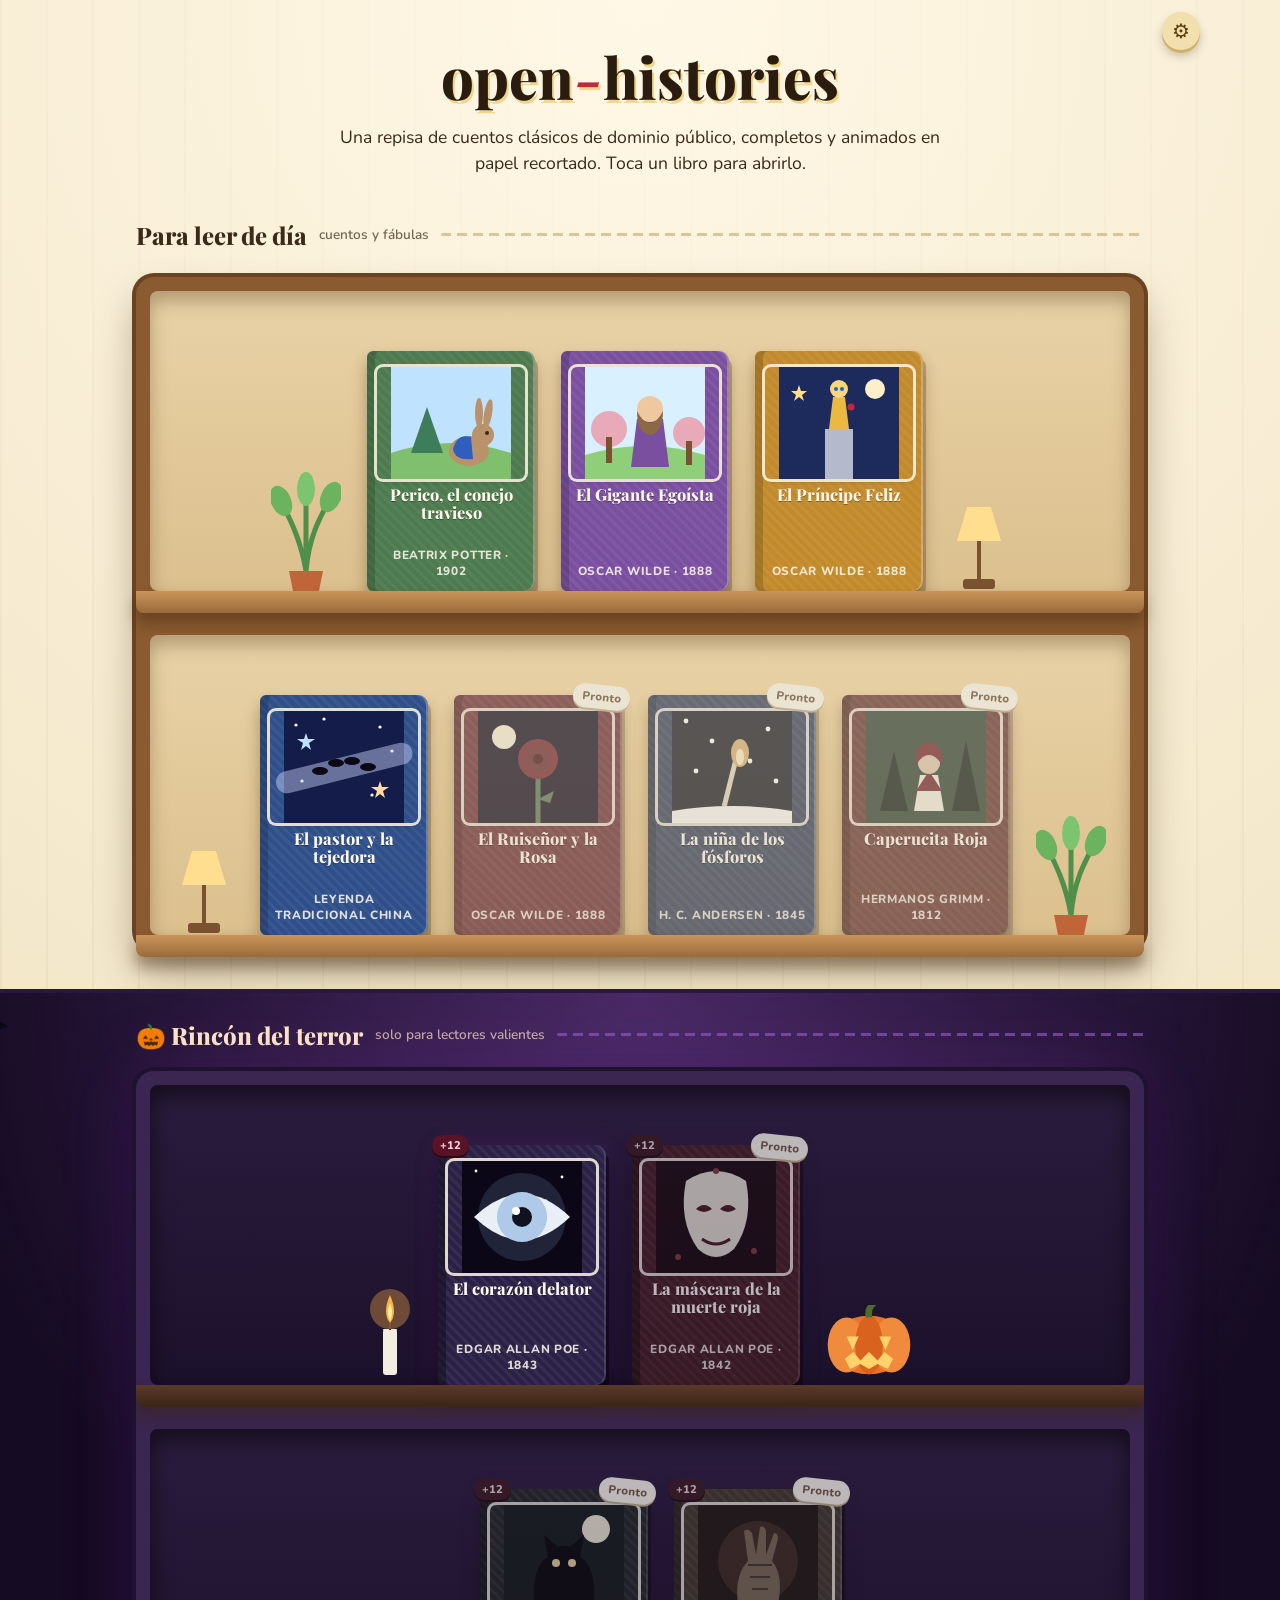
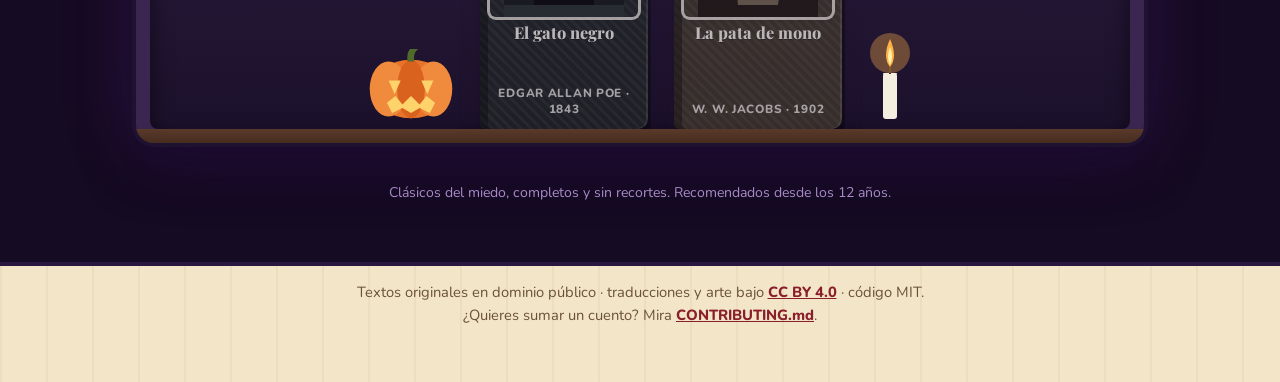
==== commit 4f4ecbf9: "content: 牛郎织女 (El pastor y la tejedora) trilingüe, con escenas nuevas Co-Authored-By: Claude Sonnet " ====
--- a/index.html
+++ b/index.html
@@ -6,6 +6,8 @@
 <title>open-histories · La repisa</title>
 <meta name="description" content="Cuentos clásicos de dominio público, completos y animados en papercraft. Con rincón de terror para Halloween.">
 <link rel="stylesheet" href="assets/fonts.css">
+<link rel="manifest" href="manifest.webmanifest">
+<meta name="theme-color" content="#e9b942">
 <link rel="stylesheet" href="assets/shelf.css">
 <link rel="stylesheet" href="assets/panel.css">
 </head>
@@ -34,6 +36,8 @@
 <script src="assets/settings.js"></script>
 <script src="assets/i18n.js"></script>
 <script src="assets/words.js"></script>
+<script src="assets/build.js"></script>
+<script src="assets/offline.js"></script>
 <script src="assets/panel.js"></script>
 <script>
 /* catálogo de la repisa. soon:true = todavía no está en la repisa */
@@ -45,6 +49,7 @@
   prince:`<svg viewBox="0 0 120 112"><rect width="120" height="112" fill="#1d2a5c"/><circle cx="96" cy="22" r="10" fill="#fbf0c9"/><polygon points="20,18 22,24 28,24 23,28 25,34 20,30 15,34 17,28 12,24 18,24" fill="#ffe08a"/><rect x="46" y="62" width="28" height="50" fill="#b4b9cc"/><path d="M50,62 L54,30 H66 L70,62Z" fill="#e9b942"/><circle cx="60" cy="22" r="9" fill="#f7d878"/><circle cx="57" cy="22" r="2" fill="#2e5fbf"/><circle cx="63" cy="22" r="2" fill="#2e5fbf"/><circle cx="72" cy="40" r="3.5" fill="#c0283f"/></svg>`,
   rose:`<svg viewBox="0 0 120 112"><rect width="120" height="112" fill="#2a2150"/><circle cx="26" cy="26" r="12" fill="#fbf0c9"/><path d="M60,112 V58" stroke="#4f8f4a" stroke-width="5"/><circle cx="60" cy="48" r="20" fill="#c0283f"/><circle cx="60" cy="48" r="12" fill="#a82f46"/><circle cx="60" cy="48" r="5" fill="#7d1f33"/><path d="M60,88 l16,-8 l-4,12z" fill="#4f8f4a"/></svg>`,
   match:`<svg viewBox="0 0 120 112"><rect width="120" height="112" fill="#27304f"/><g fill="#fff">${[[14,10],[40,30],[96,18],[78,50],[24,60],[104,70]].map(p=>`<circle cx="${p[0]}" cy="${p[1]}" r="2.4"/>`).join('')}</g><rect x="56" y="48" width="5" height="48" fill="#e9d8b4" transform="rotate(14 58 70)"/><ellipse cx="68" cy="42" rx="9" ry="14" fill="#ffb347"/><ellipse cx="68" cy="46" rx="4" ry="8" fill="#fff0a8"/><path d="M0,100 Q60,90 120,100 V112 H0Z" fill="#f4f7fb"/></svg>`,
+  magpie:`<svg viewBox="0 0 120 112"><rect width="120" height="112" fill="#141c4a"/><g fill="#fff">${[[12,14],[40,8],[96,16],[108,40],[18,70],[88,84]].map(p=>`<circle cx="${p[0]}" cy="${p[1]}" r="1.6"/>`).join('')}</g><rect x="-10" y="46" width="140" height="22" rx="11" fill="#cfd8ff" opacity=".45" transform="rotate(-14 60 56)"/><polygon points="22,22 24,28 31,28 25,32 27,39 22,35 17,39 19,32 13,28 20,28" fill="#bfe0ff"/><polygon points="96,70 98,76 105,76 99,80 101,87 96,83 91,87 93,80 87,76 94,76" fill="#ffd9a0"/><g fill="#0b0716"><ellipse cx="36" cy="60" rx="8" ry="4"/><ellipse cx="52" cy="52" rx="8" ry="4"/><ellipse cx="68" cy="50" rx="8" ry="4"/><ellipse cx="84" cy="56" rx="8" ry="4"/></g></svg>`,
   hood:`<svg viewBox="0 0 120 112"><rect width="120" height="112" fill="#2f5d44"/><polygon points="14,100 28,40 42,100" fill="#1f3a34"/><polygon points="86,100 100,30 114,100" fill="#1f3a34"/><path d="M48,100 L54,64 H72 L78,100Z" fill="#f4eee0"/><path d="M50,80 L63,60 L76,80Z" fill="#c0283f"/><circle cx="63" cy="52" r="11" fill="#f2c9a0"/><path d="M50,54 Q48,32 63,32 Q78,32 76,54 Q70,44 63,44 Q56,44 50,54Z" fill="#c0283f"/></svg>`,
   eye:`<svg viewBox="0 0 120 112"><rect width="120" height="112" fill="#0b0716"/><g fill="#fff">${[[14,10],[100,16],[84,40],[22,50]].map(p=>`<circle cx="${p[0]}" cy="${p[1]}" r="1.4"/>`).join('')}</g><circle cx="60" cy="56" r="44" fill="#9ecbff" opacity=".15"/><path d="M12,56 Q60,10 108,56 Q60,102 12,56Z" fill="#e9eef7"/><circle cx="60" cy="56" r="25" fill="#8fb4de"/><circle cx="60" cy="56" r="25" fill="#cfe0f3" opacity=".5"/><circle cx="60" cy="56" r="10" fill="#10131f"/><circle cx="54" cy="50" r="4" fill="#fff"/></svg>`,
   mask:`<svg viewBox="0 0 120 112"><rect width="120" height="112" fill="#2a0a14"/><path d="M30,20 Q60,0 90,20 Q98,60 78,88 Q60,104 42,88 Q22,60 30,20Z" fill="#e8dcc8"/><path d="M40,48 Q48,40 56,48 Q48,54 40,48Z M64,48 Q72,40 80,48 Q72,54 64,48Z" fill="#6b1224"/><path d="M46,78 Q60,88 74,78" stroke="#6b1224" stroke-width="3" fill="none"/><g fill="#c0283f"><circle cx="22" cy="96" r="3"/><circle cx="98" cy="90" r="3"/><circle cx="60" cy="10" r="3"/></g></svg>`,
@@ -54,8 +59,9 @@
 const book = b => {
   const inner = `<span class="cover" style="background-color:${b.c}"><span class="emb">${E[b.e]}</span><b>${b.t}</b><small>${b.a}${b.y ? ' · ' + b.y : ''}</small></span>${b.tip ? `<span class="bubble">${b.tip}</span>` : ''}`;
   const cls = 'book' + (b.dark ? ' dark' : '') + (b.age ? ' age' : '');
-  return b.soon ? `<span class="${cls} soon" aria-label="${b.t} (próximamente)">${inner}</span>`
-                : `<a class="${cls}" href="read.html?s=${b.id}" aria-label="Abrir ${b.t}">${inner}</a>`;
+  const attr = `data-id="${b.id}"`;
+  return b.soon ? `<span ${attr} class="${cls} soon" aria-label="${b.t} (próximamente)">${inner}</span>`
+                : `<a ${attr} class="${cls}" href="read.html?s=${b.id}" aria-label="Abrir ${b.t}">${inner}</a>`;
 };
 const plant = `<svg class="deco" width="70" height="120" viewBox="0 0 70 120"><g class="sway"><path d="M35,100 C30,70 20,50 10,30 M35,100 C38,66 48,48 60,26 M35,100 V20" stroke="#4f8f4a" stroke-width="5" fill="none" stroke-linecap="round"/><ellipse cx="10" cy="30" rx="10" ry="16" fill="#6bb35f" transform="rotate(-24 10 30)"/><ellipse cx="60" cy="26" rx="10" ry="16" fill="#6bb35f" transform="rotate(24 60 26)"/><ellipse cx="35" cy="18" rx="9" ry="17" fill="#7cc46f"/></g><path d="M18,100 H52 L48,120 H22Z" fill="#c0653a"/></svg>`;
 const lamp = `<svg class="deco" width="60" height="90" viewBox="0 0 60 90"><rect x="28" y="40" width="4" height="40" fill="#7a5230"/><rect x="14" y="78" width="32" height="10" rx="3" fill="#7a5230"/><path d="M8,40 L18,6 H42 L52,40Z" fill="#ffd36b"/><path d="M8,40 L18,6 H42 L52,40Z" fill="#fff" opacity=".25"/></svg>`;
@@ -72,6 +78,11 @@
   document.getElementById('terrorSec').hidden = !OH.settings.get().terror;
   document.documentElement.lang = lang();
   OH.i18n.apply(document, lang());
+  if (OH.offline && OH.offline.status) OH.offline.status().then(m => {
+    document.querySelectorAll('.book[data-id]').forEach(el => {
+      if (m[el.dataset.id] && !el.querySelector('.offbadge')) el.insertAdjacentHTML('beforeend', '<span class="offbadge" title="offline">✓</span>');
+    });
+  });
 }
 const host = document.createElement('div');
 host.className = 'gear-fixed';
@@ -79,6 +90,7 @@
 OH.panel.mount(host);
 OH.settings.onChange(render);
 render();
+OH.offline.register(apply => OH.panel.updateBar(apply));
 </script>
 </body>
 </html>
--- a/assets/panel.css
+++ b/assets/panel.css
@@ -33,3 +33,5 @@
 body.dark .pclose,.terror .pclose,body.dark .gear,.terror .gear{background:#33224a;color:#ecdcff;box-shadow:0 3px 0 #14091f}
 html[data-motion="reduce"] *,html[data-motion="reduce"] *::before,html[data-motion="reduce"] *::after{animation:none!important;transition:none!important}
 .gear-fixed{position:fixed;top:12px;right:max(12px,calc(50% - 560px));z-index:55}
+.update-bar{position:fixed;left:50%;bottom:14px;transform:translateX(-50%);z-index:70;border:0;border-radius:999px;padding:10px 18px;background:#e9b942;color:#3a2706;font-weight:800;box-shadow:0 5px 0 #b98a1e,0 10px 18px rgba(0,0,0,.3);cursor:pointer}
+.offbadge{position:absolute;right:-6px;top:-8px;z-index:2;background:#3f8f5a;color:#fff;font-weight:800;font-size:.72rem;padding:2px 7px;border-radius:999px;box-shadow:0 2px 0 #1f4a2d}
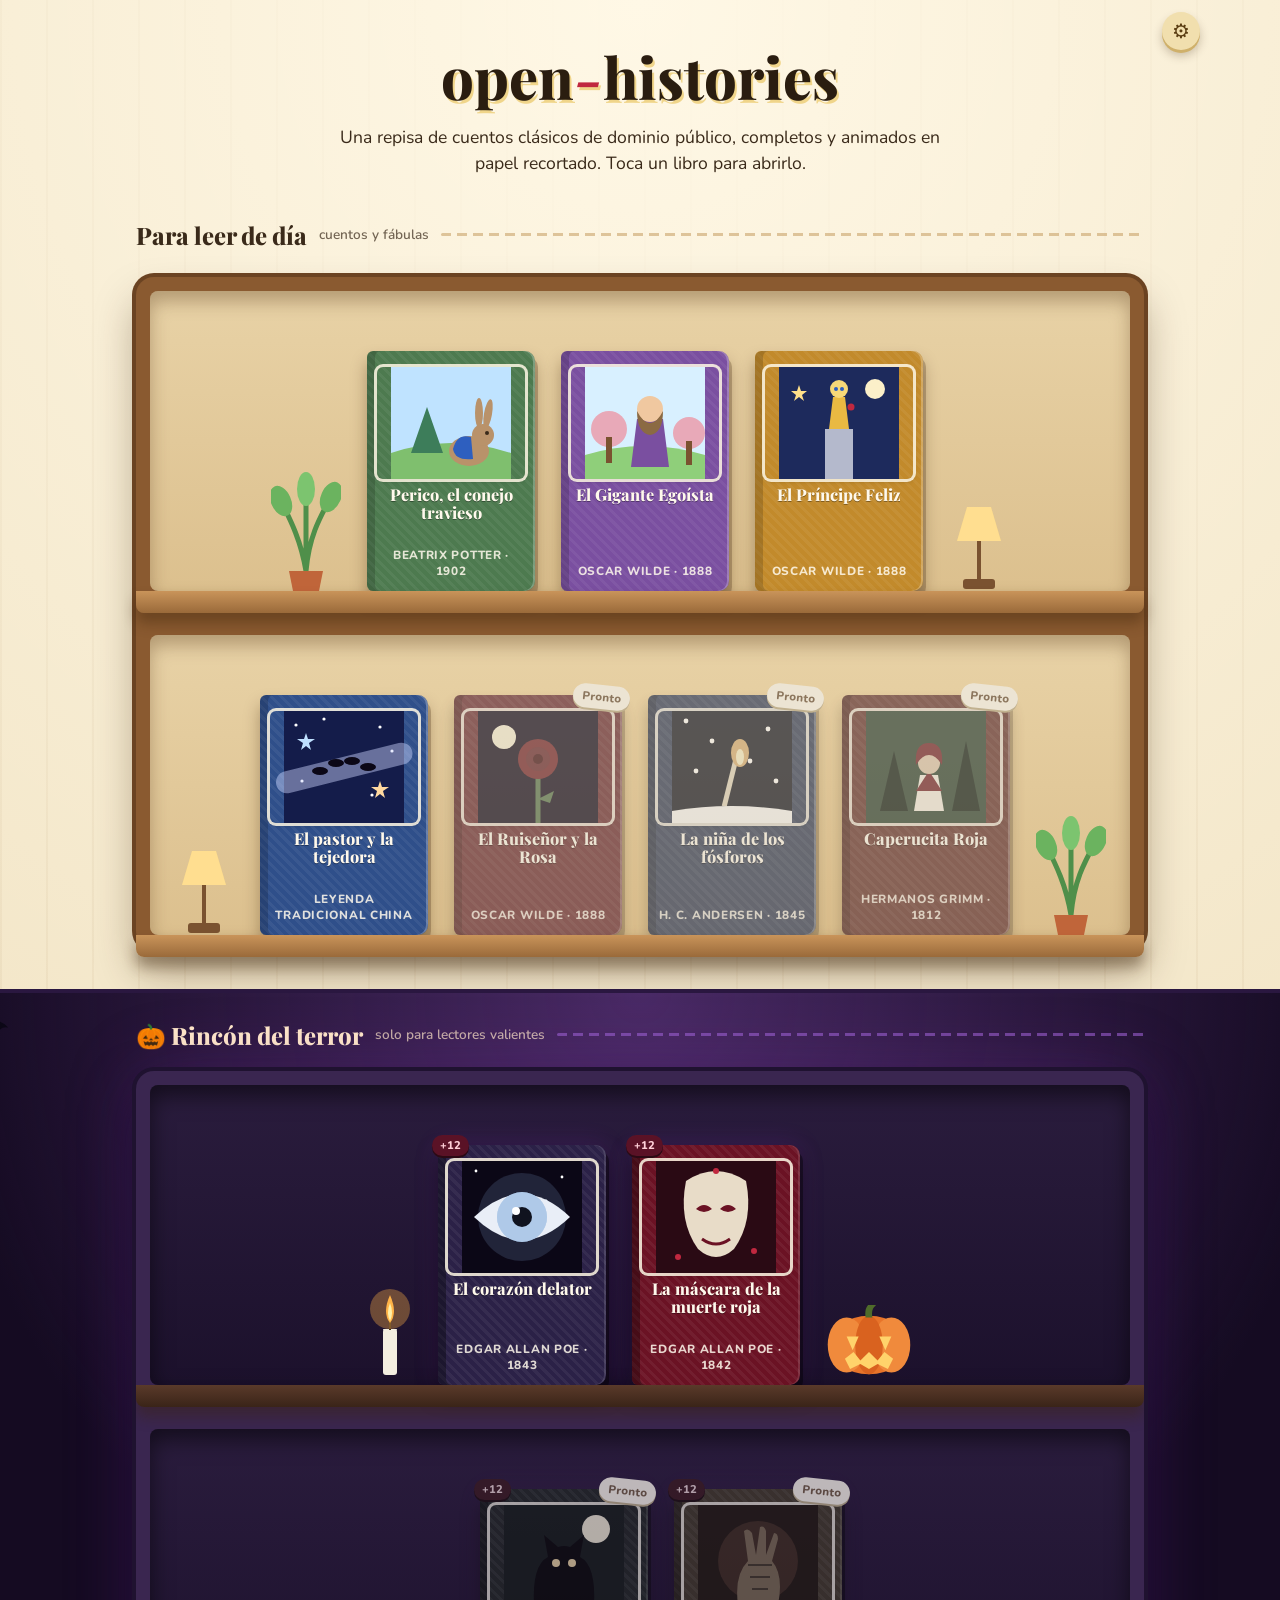
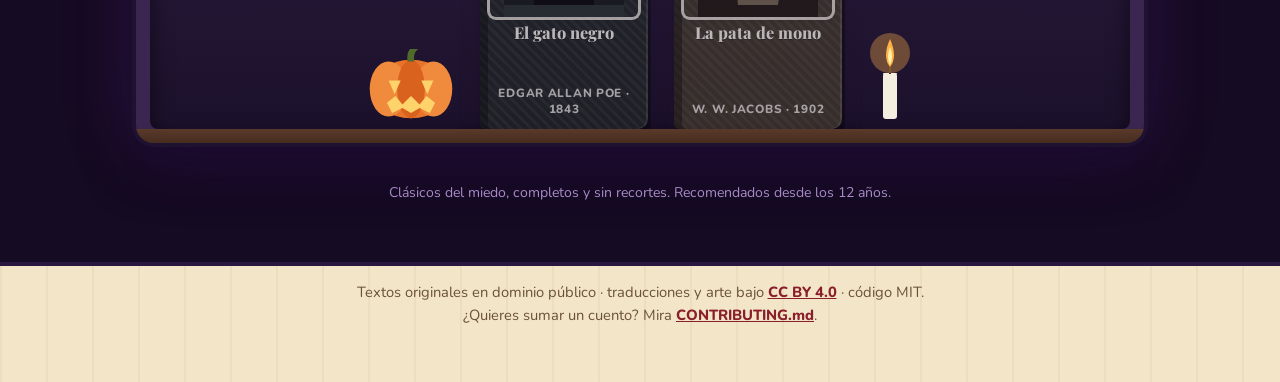
==== commit c27a99ed: "feat: lector y páginas toman el idioma del registro" ====
--- a/index.html
+++ b/index.html
@@ -33,6 +33,7 @@
 </p>
 
 <script src="stories/catalog.js"></script>
+<script src="assets/langs.js"></script>
 <script src="assets/settings.js"></script>
 <script src="assets/i18n.js"></script>
 <script src="assets/words.js"></script>
@@ -42,7 +43,7 @@
 <script>
 /* catálogo de la repisa. soon:true = todavía no está en la repisa */
 const lang = () => OH.settings.get().lang;
-const toBook = b => ({ id: b.id, t: b.title[lang()] || b.title.es, a: b.author, y: b.year, c: b.cover.color, tip: b.tip, e: b.cover.emblem, soon: b.soon, dark: b.shelf === 'terror', age: b.age >= 12 });
+const toBook = b => ({ id: b.id, t: b.title[lang()] || b.title[(OH.lingo && OH.lingo.base()) || 'es'], a: b.author, y: b.year, c: b.cover.color, tip: b.tip, e: b.cover.emblem, soon: b.soon, dark: b.shelf === 'terror', age: b.age >= 12 });
 const E = {
   rabbit:`<svg viewBox="0 0 120 112"><rect width="120" height="112" fill="#bfe3ff"/><path d="M0,86 Q60,66 120,86 V112 H0Z" fill="#7fbf6e"/><polygon points="20,86 36,40 52,86" fill="#3d7d5a"/><ellipse cx="78" cy="84" rx="20" ry="15" fill="#b9926a"/><circle cx="92" cy="68" r="11" fill="#b9926a"/><ellipse cx="88" cy="46" rx="4" ry="15" fill="#b9926a"/><ellipse cx="97" cy="47" rx="4" ry="15" fill="#b9926a" transform="rotate(10 97 47)"/><path d="M62,82 Q66,66 80,70 L82,92 Q64,94 62,82Z" fill="#2e5fbf"/><circle cx="96" cy="66" r="2" fill="#3a2a1a"/></svg>`,
   giant:`<svg viewBox="0 0 120 112"><rect width="120" height="112" fill="#d8f0ff"/><path d="M0,88 Q60,70 120,88 V112 H0Z" fill="#8fcf7a"/><g fill="#e8a9b8"><circle cx="24" cy="62" r="18"/><circle cx="104" cy="66" r="16"/></g><rect x="21" y="70" width="6" height="26" fill="#7a5230"/><rect x="101" y="74" width="6" height="24" fill="#7a5230"/><path d="M46,100 L52,52 H78 L84,100Z" fill="#7a4fa0"/><circle cx="65" cy="42" r="13" fill="#f0c8a0"/><path d="M52,44 Q52,66 65,68 Q78,66 78,44 Q72,56 65,56 Q58,56 52,44Z" fill="#8b6a43"/></svg>`,
